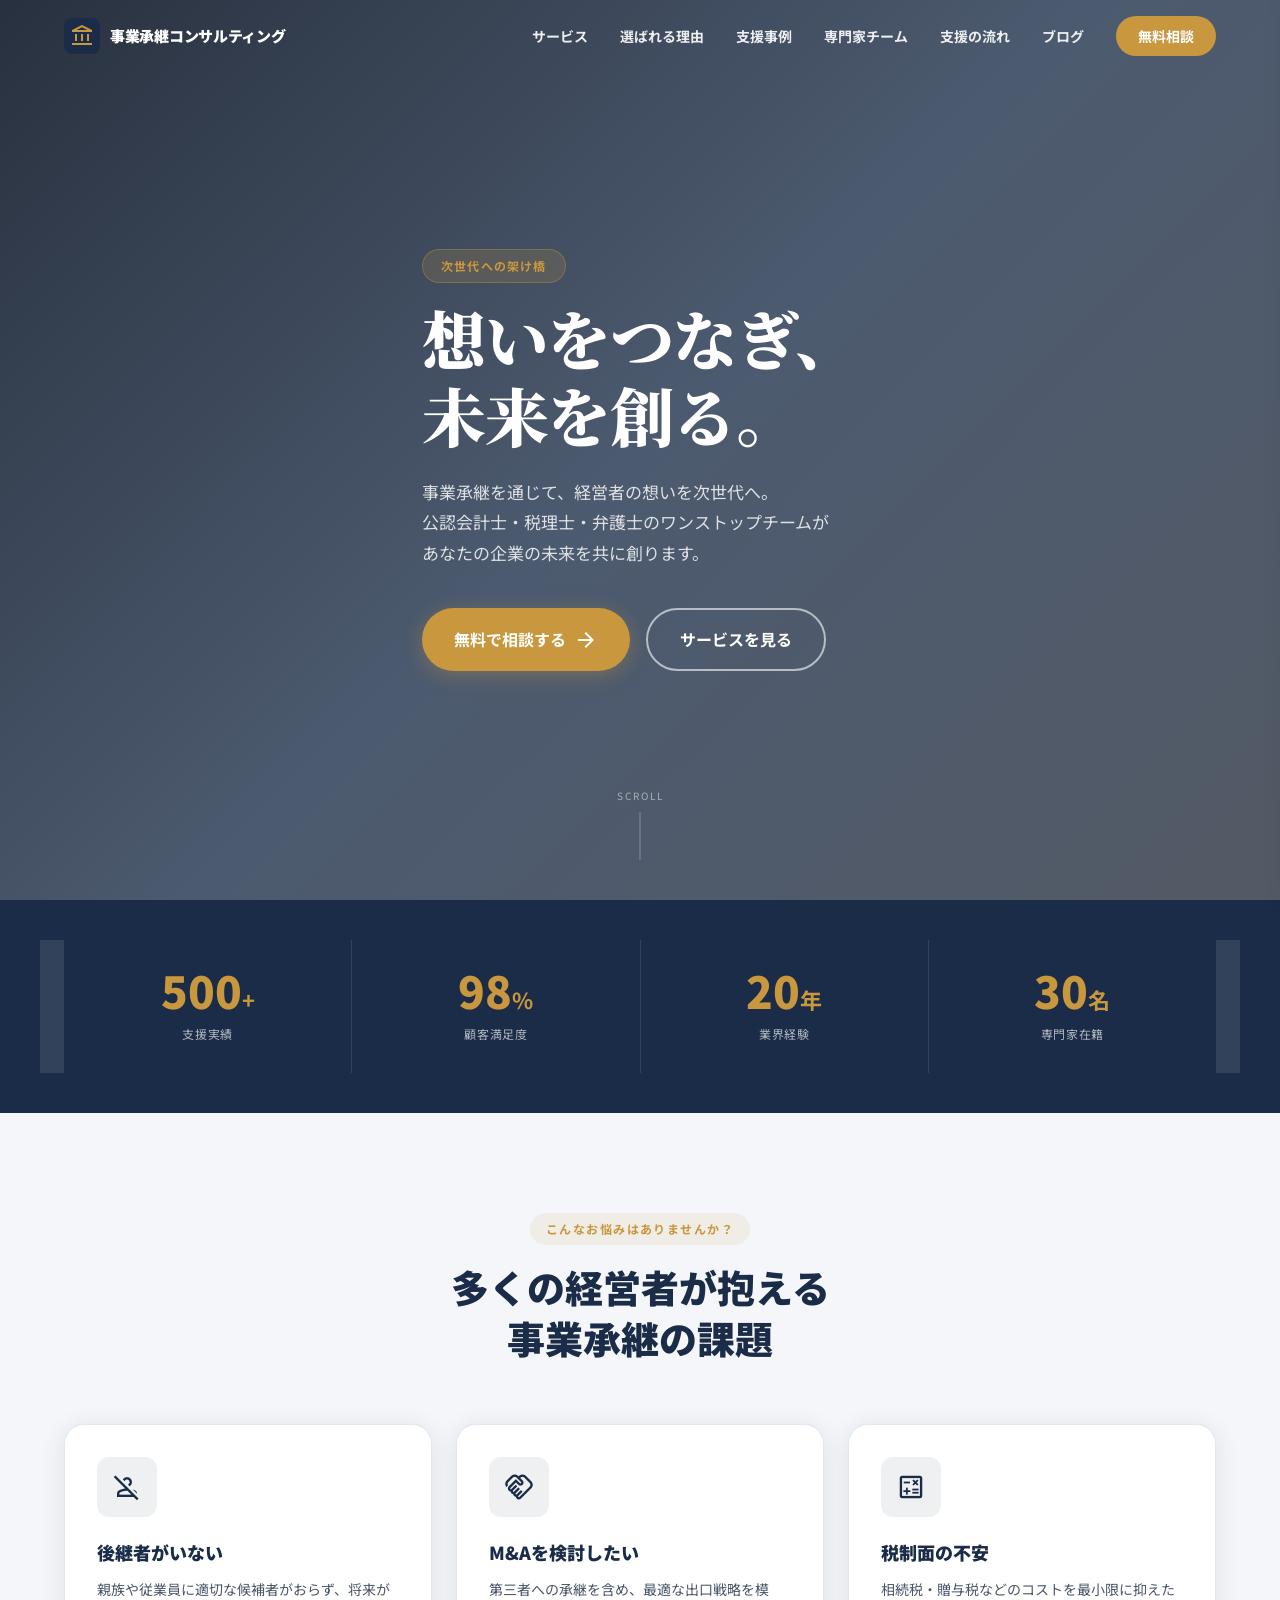
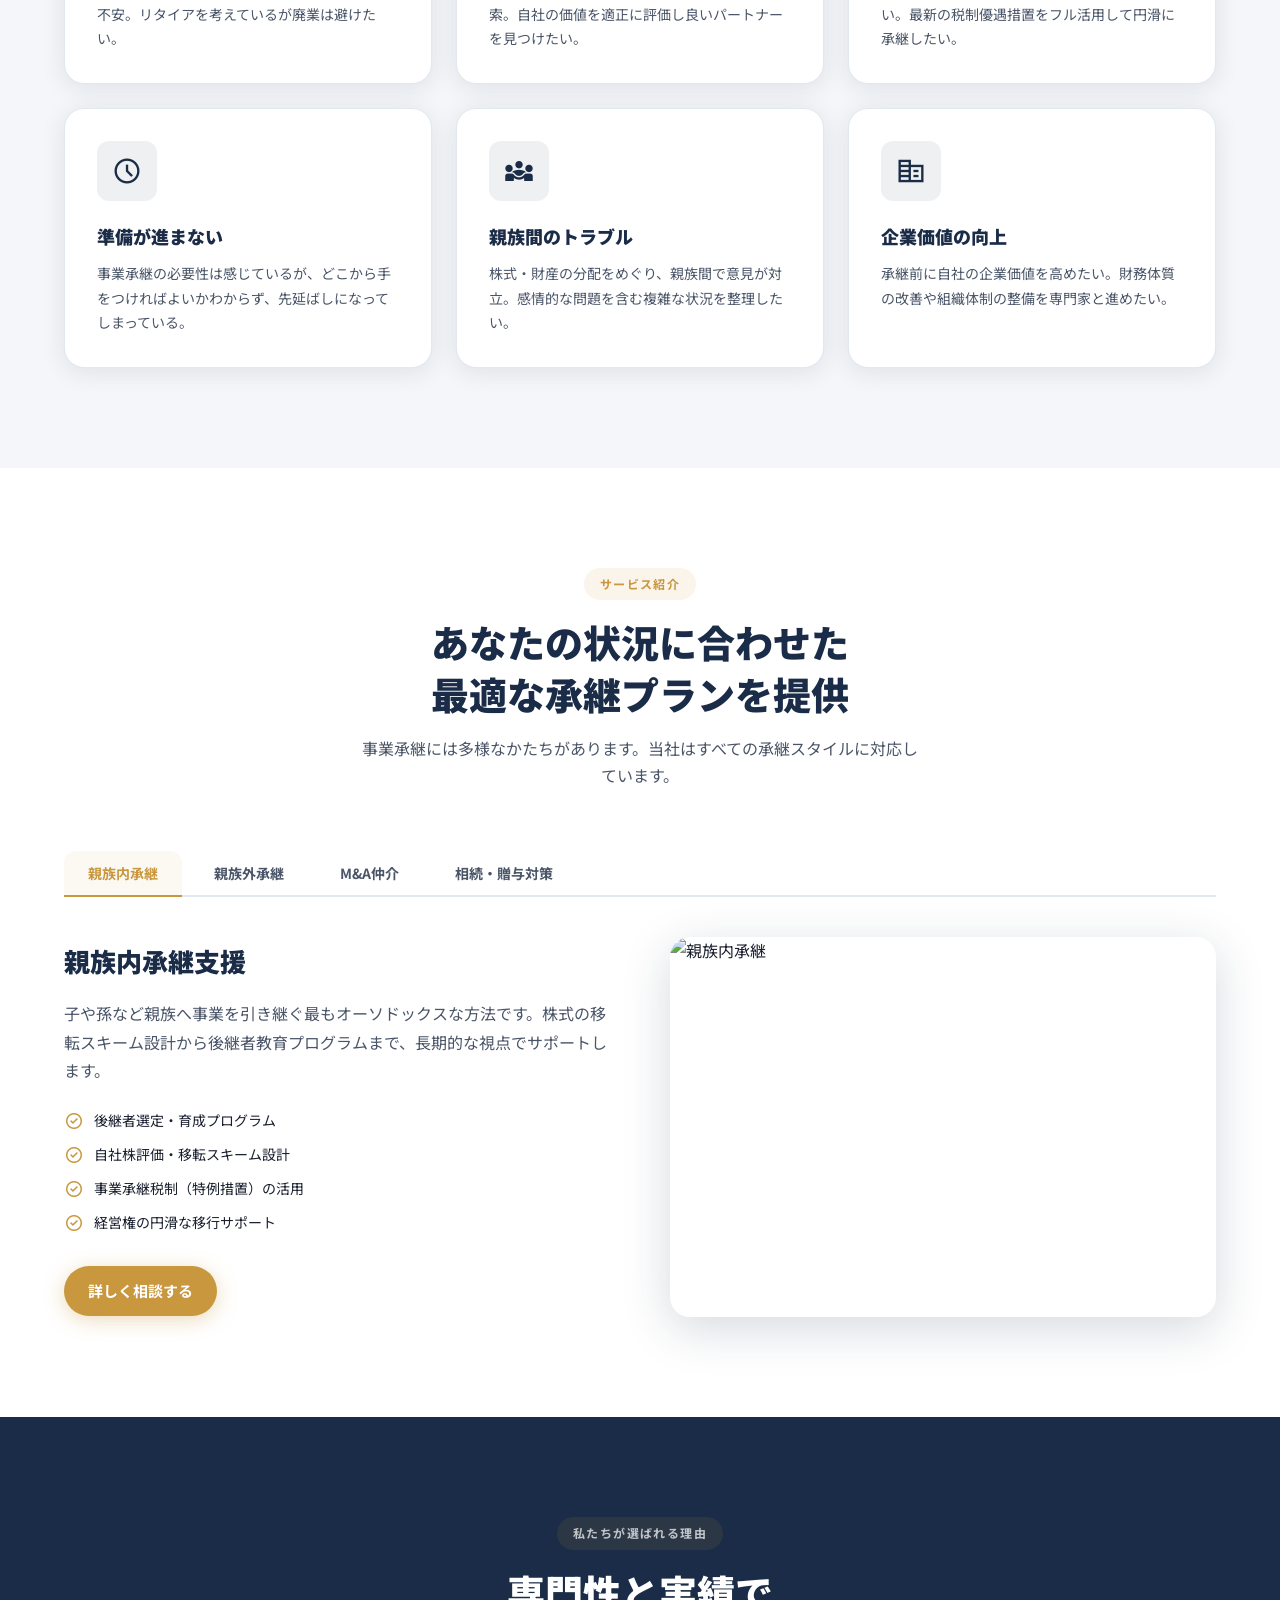
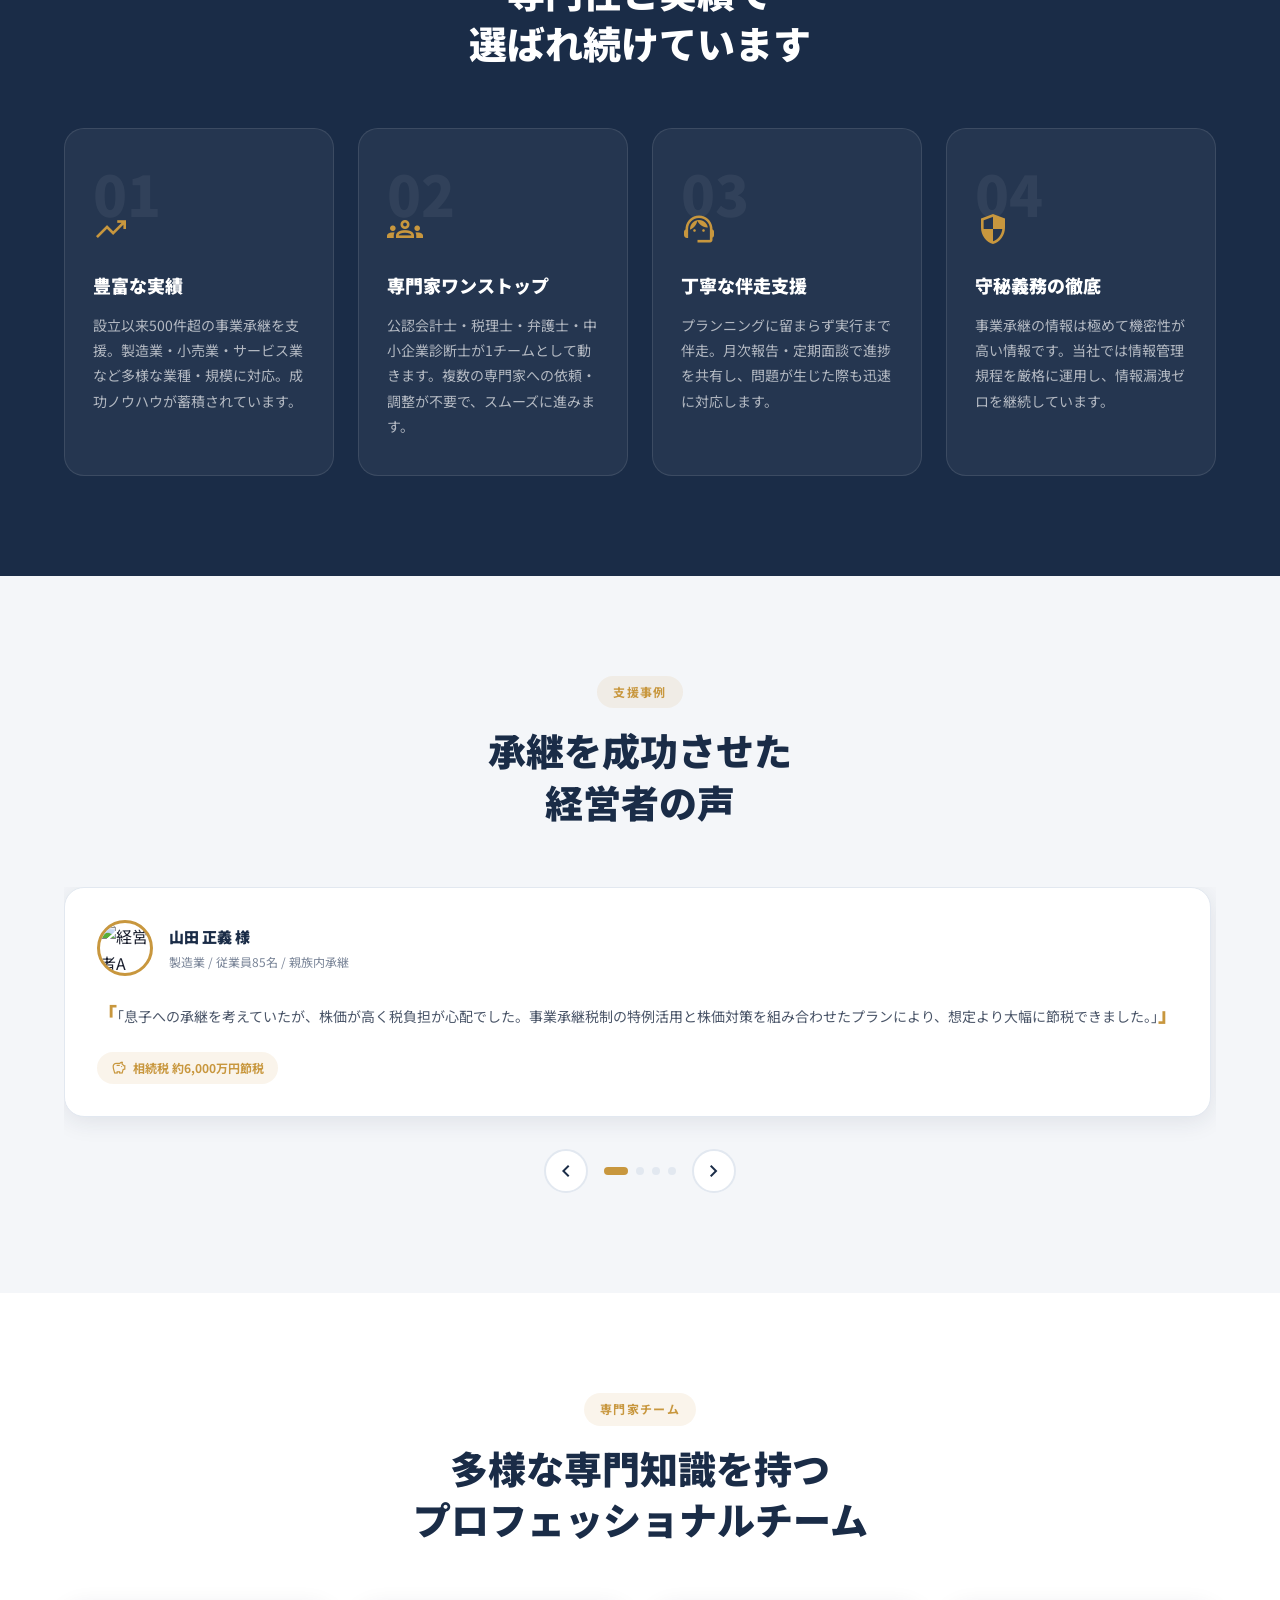
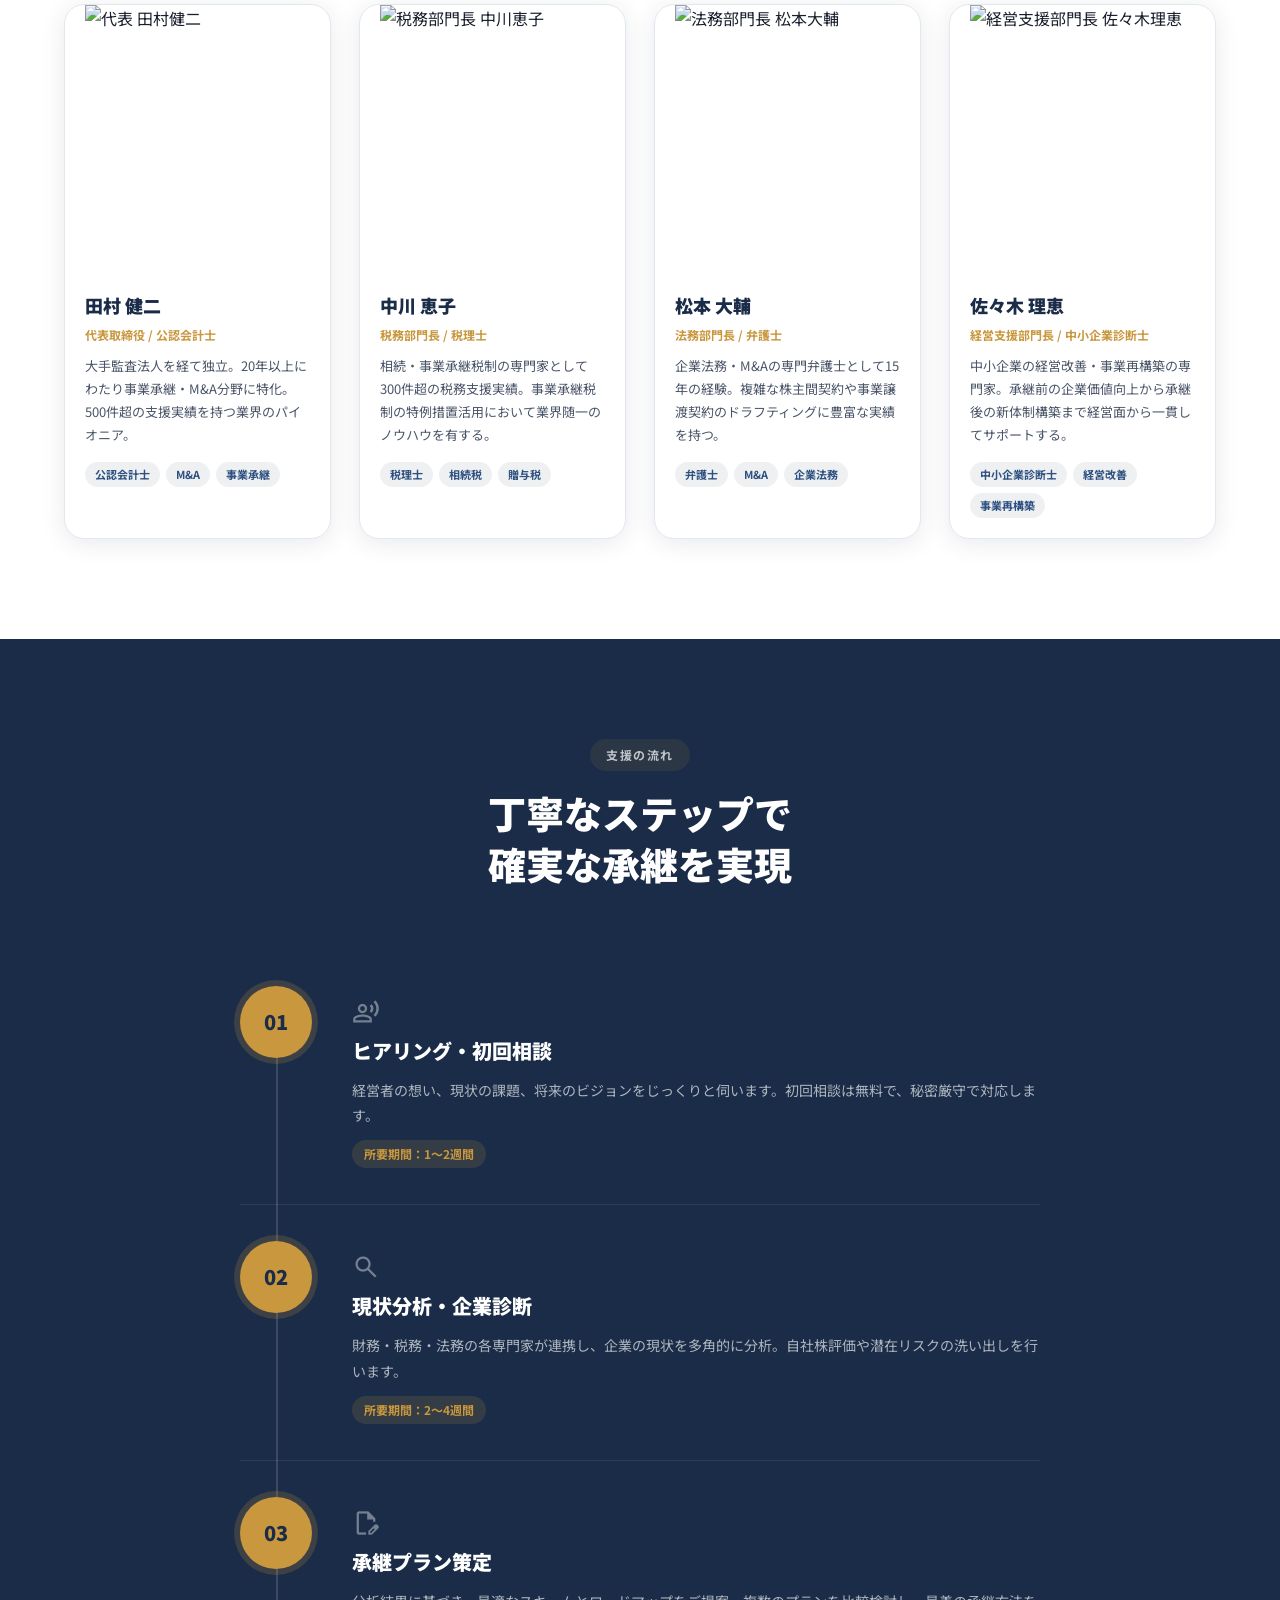
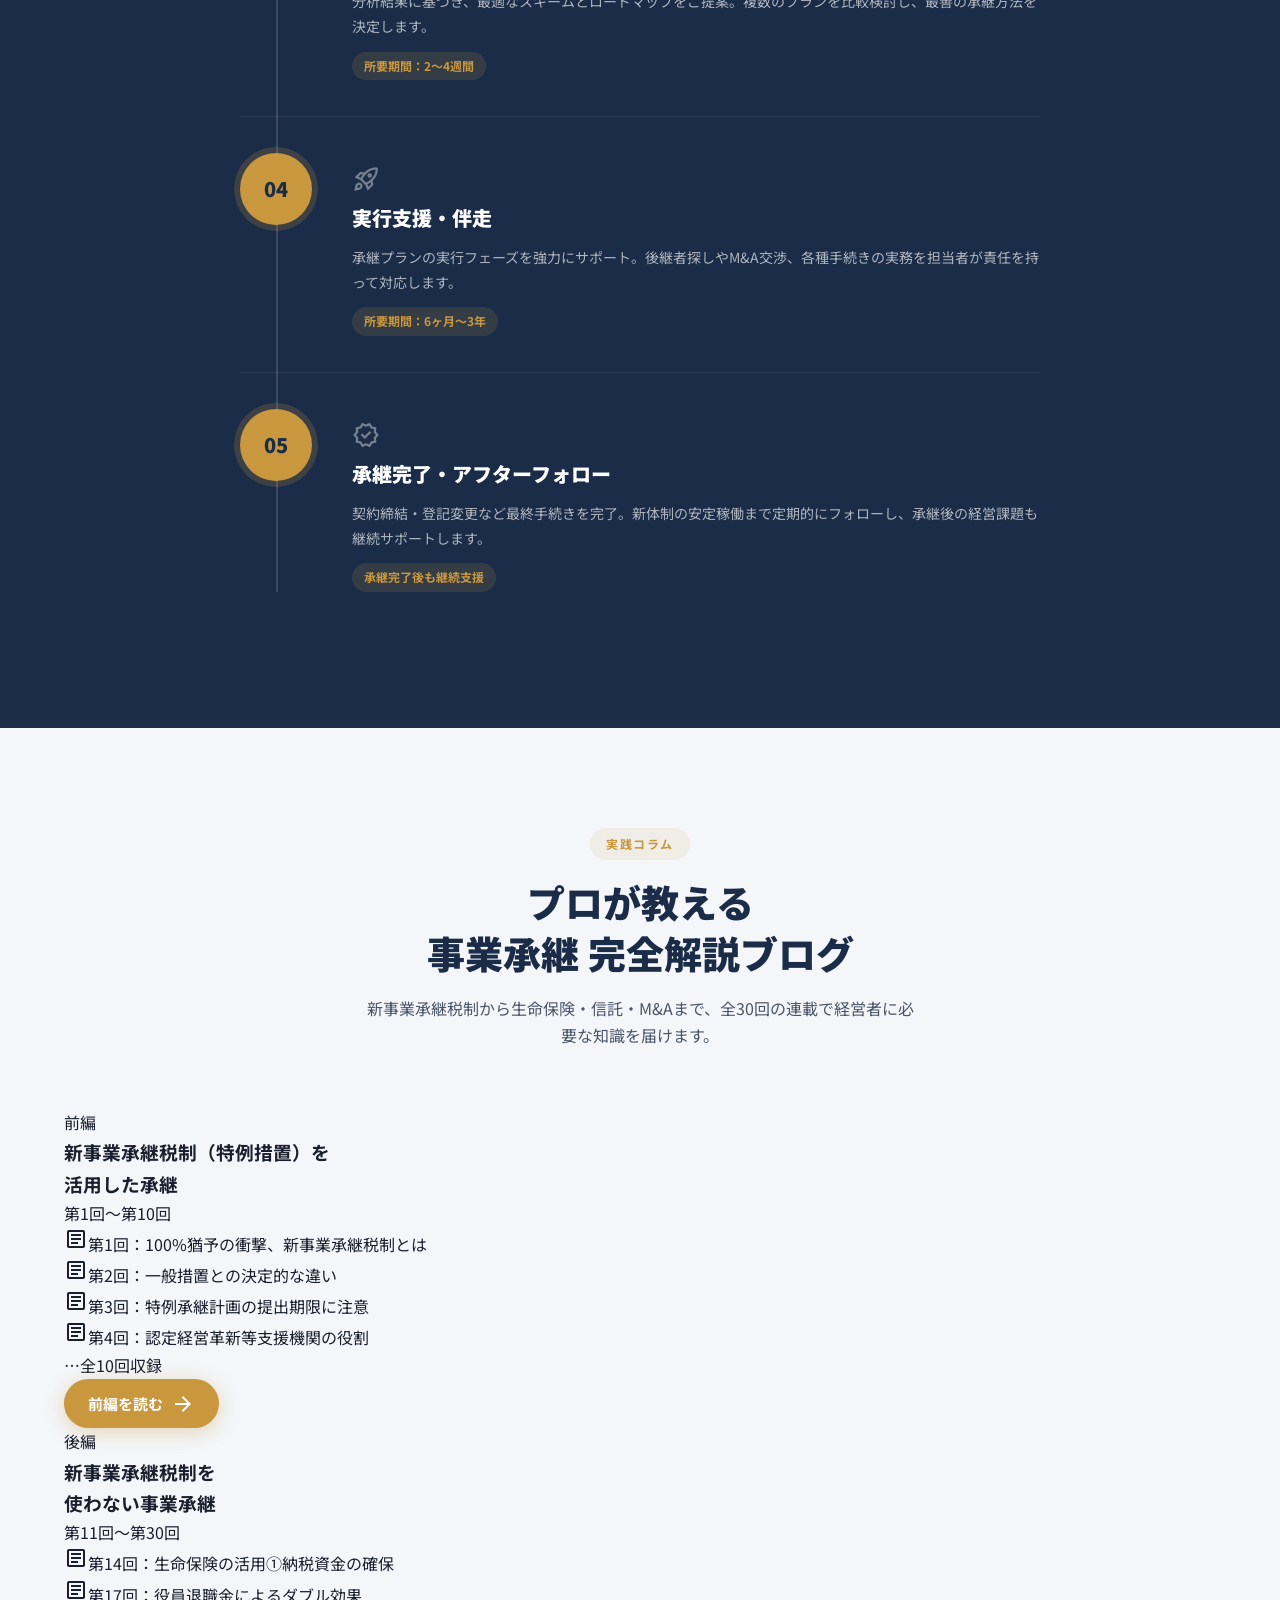
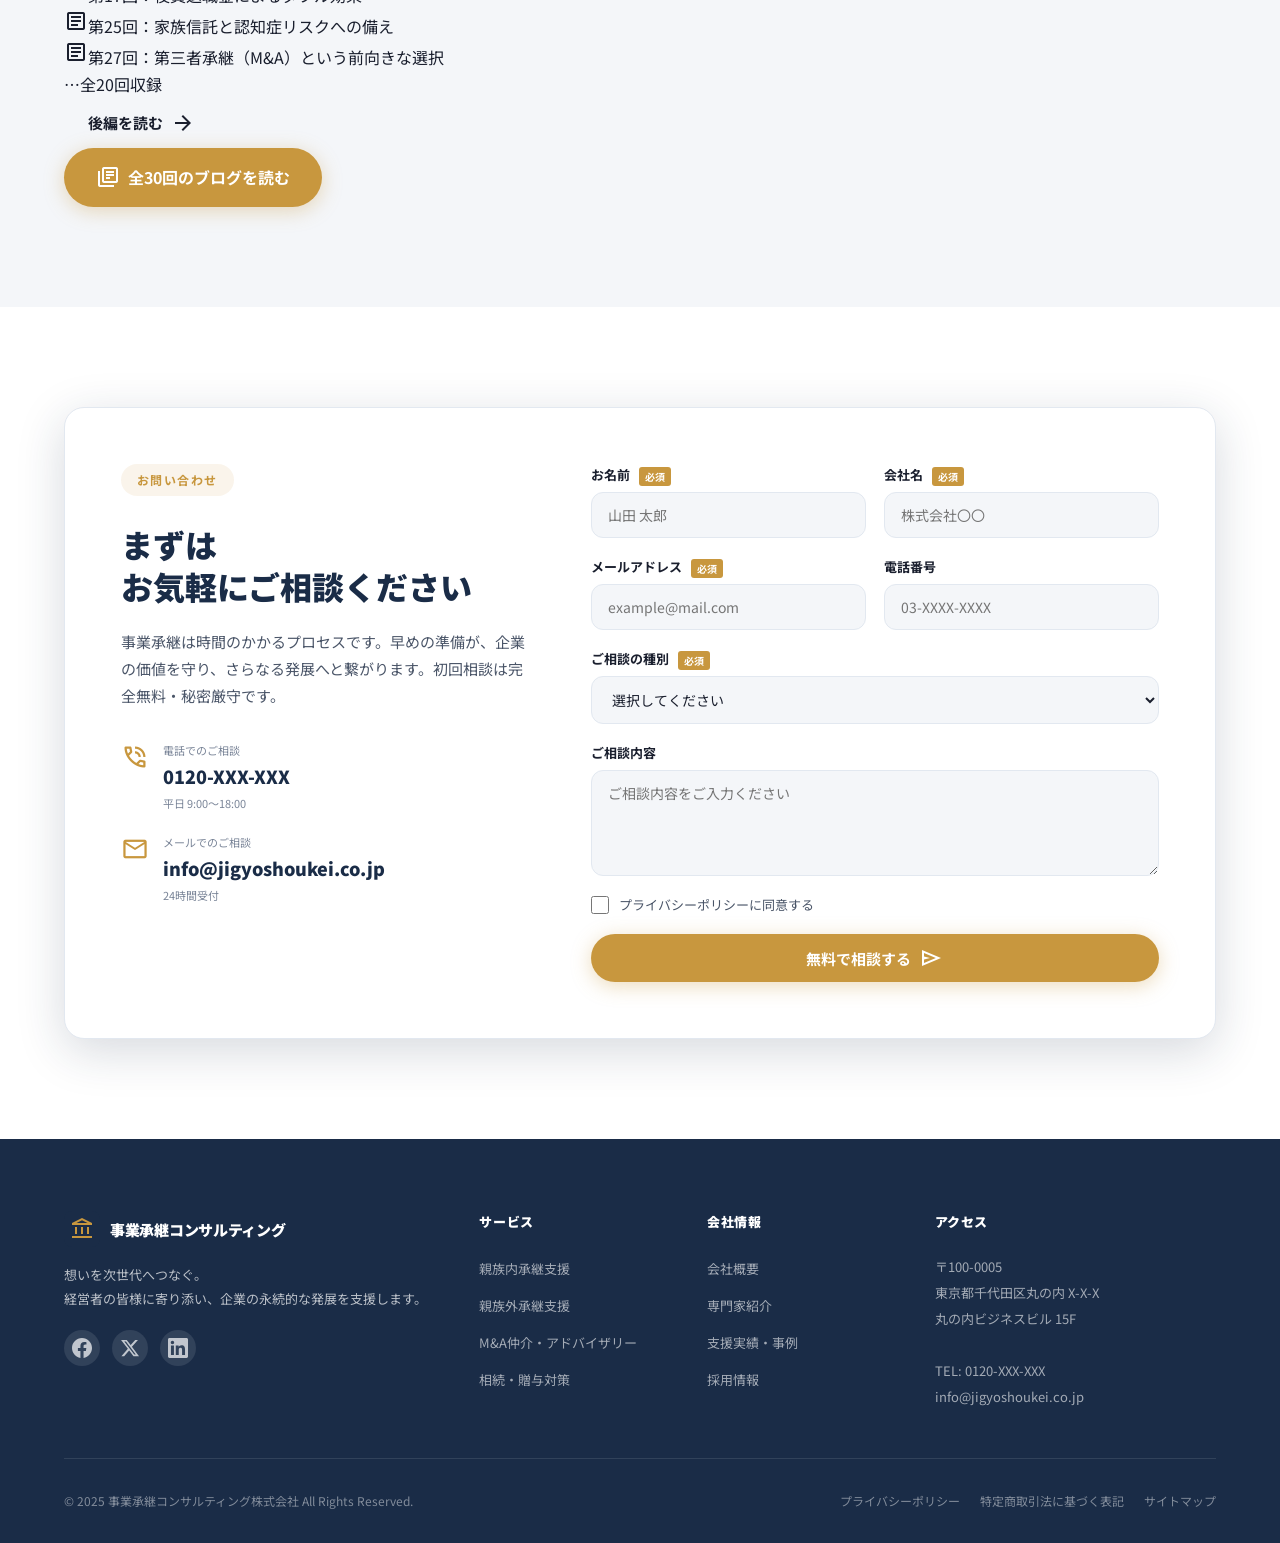
==== index.html @ 57218b9c "Add files via upload" ====
<!DOCTYPE html>
<html lang="ja">
<head>
  <meta charset="UTF-8" />
  <meta name="viewport" content="width=device-width, initial-scale=1.0" />
  <title>事業承継コンサルティング | 想いをつなぎ、未来を創る</title>
  <meta name="description" content="事業承継を通じて、経営者の想いを次世代へ。公認会計士・税理士・弁護士のワンストップチームが丁寧に伴走支援します。" />
  <link rel="stylesheet" href="css/style.css" />
  <link rel="preconnect" href="https://fonts.googleapis.com" />
  <link rel="preconnect" href="https://fonts.gstatic.com" crossorigin />
  <link href="https://fonts.googleapis.com/css2?family=Noto+Sans+JP:wght@400;500;700;900&family=Noto+Serif+JP:wght@400;700&display=swap" rel="stylesheet" />
  <link href="https://fonts.googleapis.com/css2?family=Material+Symbols+Outlined:opsz,wght,FILL,GRAD@20..48,100..700,0..1,-50..200" rel="stylesheet" />
</head>
<body>

  <!-- ===== LOADER ===== -->
  <div id="loader">
    <div class="loader-inner">
      <div class="loader-logo">
        <span class="material-symbols-outlined">account_balance</span>
      </div>
      <div class="loader-bar"><div class="loader-fill"></div></div>
    </div>
  </div>

  <!-- ===== HEADER ===== -->
  <header id="header">
    <div class="container header-inner">
      <a href="#" class="logo">
        <span class="logo-icon material-symbols-outlined">account_balance</span>
        <span class="logo-text">事業承継コンサルティング</span>
      </a>
      <nav id="nav">
        <ul class="nav-list">
          <li><a href="#services" class="nav-link">サービス</a></li>
          <li><a href="#why-us" class="nav-link">選ばれる理由</a></li>
          <li><a href="#cases" class="nav-link">支援事例</a></li>
          <li><a href="#team" class="nav-link">専門家チーム</a></li>
          <li><a href="#steps" class="nav-link">支援の流れ</a></li>
          <li><a href="blog.html" class="nav-link">ブログ</a></li>
          <li><a href="#contact" class="nav-cta">無料相談</a></li>
        </ul>
      </nav>
      <button id="hamburger" class="hamburger" aria-label="メニュー">
        <span></span><span></span><span></span>
      </button>
    </div>
  </header>

  <!-- ===== MOBILE NAV ===== -->
  <div id="mobile-nav" class="mobile-nav">
    <button id="mobile-close" class="mobile-close" aria-label="閉じる">
      <span class="material-symbols-outlined">close</span>
    </button>
    <ul>
      <li><a href="#services">サービス</a></li>
      <li><a href="#why-us">選ばれる理由</a></li>
      <li><a href="#cases">支援事例</a></li>
      <li><a href="#team">専門家チーム</a></li>
      <li><a href="#steps">支援の流れ</a></li>
      <li><a href="blog.html">ブログ</a></li>
      <li><a href="#contact" class="mobile-cta">無料相談</a></li>
    </ul>
  </div>
  <div id="overlay" class="overlay"></div>

  <main>

    <!-- ===== HERO ===== -->
    <section id="hero" class="hero">
      <div class="hero-bg">
        <img src="https://images.unsplash.com/photo-1497366216548-37526070297c?w=1600&auto=format&fit=crop&q=80" alt="" aria-hidden="true" class="hero-bg-img" />
        <div class="hero-bg-overlay"></div>
      </div>
      <div class="container hero-content">
        <div class="hero-text fade-in">
          <span class="badge">次世代への架け橋</span>
          <h1 class="hero-title">想いをつなぎ、<br />未来を創る。</h1>
          <p class="hero-sub">事業承継を通じて、経営者の想いを次世代へ。<br />公認会計士・税理士・弁護士のワンストップチームが<br />あなたの企業の未来を共に創ります。</p>
          <div class="hero-actions">
            <a href="#contact" class="btn btn-primary btn-lg">
              <span>無料で相談する</span>
              <span class="material-symbols-outlined">arrow_forward</span>
            </a>
            <a href="#services" class="btn btn-outline-white btn-lg">サービスを見る</a>
          </div>
        </div>
      </div>
      <div class="hero-scroll">
        <span class="scroll-text">SCROLL</span>
        <span class="scroll-line"></span>
      </div>
    </section>

    <!-- ===== STATS ===== -->
    <section class="stats-bar">
      <div class="container stats-grid">
        <div class="stat-item" data-count="500" data-suffix="+">
          <span class="stat-num" data-target="500">0</span><span class="stat-suffix">+</span>
          <span class="stat-label">支援実績</span>
        </div>
        <div class="stat-item" data-count="98" data-suffix="%">
          <span class="stat-num" data-target="98">0</span><span class="stat-suffix">%</span>
          <span class="stat-label">顧客満足度</span>
        </div>
        <div class="stat-item" data-count="20" data-suffix="年">
          <span class="stat-num" data-target="20">0</span><span class="stat-suffix">年</span>
          <span class="stat-label">業界経験</span>
        </div>
        <div class="stat-item" data-count="30" data-suffix="名">
          <span class="stat-num" data-target="30">0</span><span class="stat-suffix">名</span>
          <span class="stat-label">専門家在籍</span>
        </div>
      </div>
    </section>

    <!-- ===== PAIN POINTS ===== -->
    <section class="pain section-pad bg-light">
      <div class="container">
        <div class="section-head reveal">
          <span class="section-label">こんなお悩みはありませんか？</span>
          <h2 class="section-title">多くの経営者が抱える<br />事業承継の課題</h2>
        </div>
        <div class="pain-grid">
          <div class="pain-card reveal">
            <div class="pain-icon">
              <span class="material-symbols-outlined">person_off</span>
            </div>
            <h3>後継者がいない</h3>
            <p>親族や従業員に適切な候補者がおらず、将来が不安。リタイアを考えているが廃業は避けたい。</p>
          </div>
          <div class="pain-card reveal">
            <div class="pain-icon">
              <span class="material-symbols-outlined">handshake</span>
            </div>
            <h3>M&Aを検討したい</h3>
            <p>第三者への承継を含め、最適な出口戦略を模索。自社の価値を適正に評価し良いパートナーを見つけたい。</p>
          </div>
          <div class="pain-card reveal">
            <div class="pain-icon">
              <span class="material-symbols-outlined">calculate</span>
            </div>
            <h3>税制面の不安</h3>
            <p>相続税・贈与税などのコストを最小限に抑えたい。最新の税制優遇措置をフル活用して円滑に承継したい。</p>
          </div>
          <div class="pain-card reveal">
            <div class="pain-icon">
              <span class="material-symbols-outlined">schedule</span>
            </div>
            <h3>準備が進まない</h3>
            <p>事業承継の必要性は感じているが、どこから手をつければよいかわからず、先延ばしになってしまっている。</p>
          </div>
          <div class="pain-card reveal">
            <div class="pain-icon">
              <span class="material-symbols-outlined">diversity_3</span>
            </div>
            <h3>親族間のトラブル</h3>
            <p>株式・財産の分配をめぐり、親族間で意見が対立。感情的な問題を含む複雑な状況を整理したい。</p>
          </div>
          <div class="pain-card reveal">
            <div class="pain-icon">
              <span class="material-symbols-outlined">corporate_fare</span>
            </div>
            <h3>企業価値の向上</h3>
            <p>承継前に自社の企業価値を高めたい。財務体質の改善や組織体制の整備を専門家と進めたい。</p>
          </div>
        </div>
      </div>
    </section>

    <!-- ===== SERVICES ===== -->
    <section id="services" class="services section-pad">
      <div class="container">
        <div class="section-head reveal">
          <span class="section-label">サービス紹介</span>
          <h2 class="section-title">あなたの状況に合わせた<br />最適な承継プランを提供</h2>
          <p class="section-desc">事業承継には多様なかたちがあります。当社はすべての承継スタイルに対応しています。</p>
        </div>
        <div class="services-tabs reveal">
          <div class="tabs-nav">
            <button class="tab-btn active" data-tab="family">親族内承継</button>
            <button class="tab-btn" data-tab="employee">親族外承継</button>
            <button class="tab-btn" data-tab="ma">M&A仲介</button>
            <button class="tab-btn" data-tab="tax">相続・贈与対策</button>
          </div>
          <div class="tabs-body">
            <div class="tab-panel active" id="tab-family">
              <div class="tab-content">
                <div class="tab-text">
                  <h3>親族内承継支援</h3>
                  <p>子や孫など親族へ事業を引き継ぐ最もオーソドックスな方法です。株式の移転スキーム設計から後継者教育プログラムまで、長期的な視点でサポートします。</p>
                  <ul class="service-list">
                    <li><span class="material-symbols-outlined">check_circle</span>後継者選定・育成プログラム</li>
                    <li><span class="material-symbols-outlined">check_circle</span>自社株評価・移転スキーム設計</li>
                    <li><span class="material-symbols-outlined">check_circle</span>事業承継税制（特例措置）の活用</li>
                    <li><span class="material-symbols-outlined">check_circle</span>経営権の円滑な移行サポート</li>
                  </ul>
                  <a href="#contact" class="btn btn-primary">詳しく相談する</a>
                </div>
                <div class="tab-image">
                  <img src="https://images.unsplash.com/photo-1573497019940-1c28c88b4f3e?w=600&auto=format&fit=crop&q=80" alt="親族内承継" />
                </div>
              </div>
            </div>
            <div class="tab-panel" id="tab-employee">
              <div class="tab-content">
                <div class="tab-text">
                  <h3>親族外承継支援（MBO/EBO）</h3>
                  <p>役員や従業員への承継（MBO・EBO）は、社内文化の継承と経営安定に優れた方法です。資金調達計画から株式取得スキームまで包括的に支援します。</p>
                  <ul class="service-list">
                    <li><span class="material-symbols-outlined">check_circle</span>候補者の選定・評価サポート</li>
                    <li><span class="material-symbols-outlined">check_circle</span>資金調達・金融機関との交渉</li>
                    <li><span class="material-symbols-outlined">check_circle</span>株式取得スキームの設計</li>
                    <li><span class="material-symbols-outlined">check_circle</span>経営移行後のフォローアップ</li>
                  </ul>
                  <a href="#contact" class="btn btn-primary">詳しく相談する</a>
                </div>
                <div class="tab-image">
                  <img src="https://images.unsplash.com/photo-1600880292203-757bb62b4baf?w=600&auto=format&fit=crop&q=80" alt="親族外承継" />
                </div>
              </div>
            </div>
            <div class="tab-panel" id="tab-ma">
              <div class="tab-content">
                <div class="tab-text">
                  <h3>M&A仲介・アドバイザリー</h3>
                  <p>第三者への売却・買収による承継です。独自のマッチングネットワークと徹底したバリュエーションにより、最適な相手企業とのマッチングを実現します。</p>
                  <ul class="service-list">
                    <li><span class="material-symbols-outlined">check_circle</span>企業価値評価（DCF・類似会社比較）</li>
                    <li><span class="material-symbols-outlined">check_circle</span>買収候補先の選定・アプローチ</li>
                    <li><span class="material-symbols-outlined">check_circle</span>デューデリジェンス支援</li>
                    <li><span class="material-symbols-outlined">check_circle</span>契約交渉・クロージングサポート</li>
                  </ul>
                  <a href="#contact" class="btn btn-primary">詳しく相談する</a>
                </div>
                <div class="tab-image">
                  <img src="https://images.unsplash.com/photo-1486406146926-c627a92ad1ab?w=600&auto=format&fit=crop&q=80" alt="M&A" />
                </div>
              </div>
            </div>
            <div class="tab-panel" id="tab-tax">
              <div class="tab-content">
                <div class="tab-text">
                  <h3>相続・贈与対策</h3>
                  <p>事業承継における税負担の最小化は重要な課題です。事業承継税制の特例措置や持株会の設立など、最新の税制を駆使して最適な対策を立案します。</p>
                  <ul class="service-list">
                    <li><span class="material-symbols-outlined">check_circle</span>事業承継税制（特例・一般）の活用</li>
                    <li><span class="material-symbols-outlined">check_circle</span>持株会・資産管理会社の設立</li>
                    <li><span class="material-symbols-outlined">check_circle</span>生命保険を活用した納税資金対策</li>
                    <li><span class="material-symbols-outlined">check_circle</span>遺言・信託の活用による争族対策</li>
                  </ul>
                  <a href="#contact" class="btn btn-primary">詳しく相談する</a>
                </div>
                <div class="tab-image">
                  <img src="https://images.unsplash.com/photo-1554224155-6726b3ff858f?w=600&auto=format&fit=crop&q=80" alt="相続・贈与対策" />
                </div>
              </div>
            </div>
          </div>
        </div>
      </div>
    </section>

    <!-- ===== WHY US ===== -->
    <section id="why-us" class="why-us section-pad bg-primary-dark">
      <div class="container">
        <div class="section-head reveal" style="color:#fff">
          <span class="section-label" style="color:rgba(255,255,255,0.7)">私たちが選ばれる理由</span>
          <h2 class="section-title" style="color:#fff">専門性と実績で<br />選ばれ続けています</h2>
        </div>
        <div class="why-grid">
          <div class="why-card reveal">
            <div class="why-num">01</div>
            <div class="why-icon"><span class="material-symbols-outlined">trending_up</span></div>
            <h3>豊富な実績</h3>
            <p>設立以来500件超の事業承継を支援。製造業・小売業・サービス業など多様な業種・規模に対応。成功ノウハウが蓄積されています。</p>
          </div>
          <div class="why-card reveal">
            <div class="why-num">02</div>
            <div class="why-icon"><span class="material-symbols-outlined">groups</span></div>
            <h3>専門家ワンストップ</h3>
            <p>公認会計士・税理士・弁護士・中小企業診断士が1チームとして動きます。複数の専門家への依頼・調整が不要で、スムーズに進みます。</p>
          </div>
          <div class="why-card reveal">
            <div class="why-num">03</div>
            <div class="why-icon"><span class="material-symbols-outlined">support_agent</span></div>
            <h3>丁寧な伴走支援</h3>
            <p>プランニングに留まらず実行まで伴走。月次報告・定期面談で進捗を共有し、問題が生じた際も迅速に対応します。</p>
          </div>
          <div class="why-card reveal">
            <div class="why-num">04</div>
            <div class="why-icon"><span class="material-symbols-outlined">security</span></div>
            <h3>守秘義務の徹底</h3>
            <p>事業承継の情報は極めて機密性が高い情報です。当社では情報管理規程を厳格に運用し、情報漏洩ゼロを継続しています。</p>
          </div>
        </div>
      </div>
    </section>

    <!-- ===== CASES ===== -->
    <section id="cases" class="cases section-pad bg-light">
      <div class="container">
        <div class="section-head reveal">
          <span class="section-label">支援事例</span>
          <h2 class="section-title">承継を成功させた<br />経営者の声</h2>
        </div>
        <div class="cases-slider">
          <div class="cases-track" id="casesTrack">

            <div class="case-card">
              <div class="case-header">
                <img src="https://images.unsplash.com/photo-1560250097-0b93528c311a?w=80&h=80&auto=format&fit=crop&q=80" alt="経営者A" class="case-avatar" />
                <div>
                  <p class="case-name">山田 正義 様</p>
                  <p class="case-meta">製造業 / 従業員85名 / 親族内承継</p>
                </div>
              </div>
              <p class="case-quote">「息子への承継を考えていたが、株価が高く税負担が心配でした。事業承継税制の特例活用と株価対策を組み合わせたプランにより、想定より大幅に節税できました。」</p>
              <div class="case-tag"><span class="material-symbols-outlined">savings</span>相続税 約6,000万円節税</div>
            </div>

            <div class="case-card">
              <div class="case-header">
                <img src="https://images.unsplash.com/photo-1573497019236-17f8177b81e8?w=80&h=80&auto=format&fit=crop&q=80" alt="経営者B" class="case-avatar" />
                <div>
                  <p class="case-name">鈴木 幸子 様</p>
                  <p class="case-meta">小売業 / 従業員32名 / M&A</p>
                </div>
              </div>
              <p class="case-quote">「後継者がなく廃業を考えていましたが、相談して良かったです。企業価値を正確に評価してもらい、想定より高い価格で引き継いでもらえました。従業員も継続雇用されています。」</p>
              <div class="case-tag"><span class="material-symbols-outlined">trending_up</span>想定比120%の売却価格を実現</div>
            </div>

            <div class="case-card">
              <div class="case-header">
                <img src="https://images.unsplash.com/photo-1472099645785-5658abf4ff4e?w=80&h=80&auto=format&fit=crop&q=80" alt="経営者C" class="case-avatar" />
                <div>
                  <p class="case-name">佐藤 健一 様</p>
                  <p class="case-meta">飲食業 / 従業員120名 / EBO</p>
                </div>
              </div>
              <p class="case-quote">「長年共に働いてきた専務に引き継いでほしかった。資金調達から株式取得スキームまで全て設計してもらい、スムーズに譲渡できました。会社の文化も引き継がれています。」</p>
              <div class="case-tag"><span class="material-symbols-outlined">handshake</span>社内文化を守った円滑な承継</div>
            </div>

            <div class="case-card">
              <div class="case-header">
                <img src="https://images.unsplash.com/photo-1580489944761-15a19d654956?w=80&h=80&auto=format&fit=crop&q=80" alt="経営者D" class="case-avatar" />
                <div>
                  <p class="case-name">田中 美鈴 様</p>
                  <p class="case-meta">IT業 / 従業員55名 / M&A</p>
                </div>
              </div>
              <p class="case-quote">「事業拡大のため大手企業へのM&Aを検討しました。複数社への打診からデューデリジェンスまでプロに任せることで、本業に集中しながら最高の条件で取引できました。」</p>
              <div class="case-tag"><span class="material-symbols-outlined">rocket_launch</span>シナジーを活かした成長M&A</div>
            </div>

          </div>
          <div class="slider-controls">
            <button id="prevBtn" class="slider-btn" aria-label="前へ">
              <span class="material-symbols-outlined">chevron_left</span>
            </button>
            <div class="slider-dots" id="sliderDots"></div>
            <button id="nextBtn" class="slider-btn" aria-label="次へ">
              <span class="material-symbols-outlined">chevron_right</span>
            </button>
          </div>
        </div>
      </div>
    </section>

    <!-- ===== TEAM ===== -->
    <section id="team" class="team section-pad">
      <div class="container">
        <div class="section-head reveal">
          <span class="section-label">専門家チーム</span>
          <h2 class="section-title">多様な専門知識を持つ<br />プロフェッショナルチーム</h2>
        </div>
        <div class="team-grid">
          <div class="team-card reveal">
            <div class="team-img-wrap">
              <img src="https://images.unsplash.com/photo-1507003211169-0a1dd7228f2d?w=300&h=300&auto=format&fit=crop&q=80" alt="代表 田村健二" />
            </div>
            <h3 class="team-name">田村 健二</h3>
            <p class="team-role">代表取締役 / 公認会計士</p>
            <p class="team-bio">大手監査法人を経て独立。20年以上にわたり事業承継・M&A分野に特化。500件超の支援実績を持つ業界のパイオニア。</p>
            <div class="team-tags">
              <span>公認会計士</span><span>M&A</span><span>事業承継</span>
            </div>
          </div>
          <div class="team-card reveal">
            <div class="team-img-wrap">
              <img src="https://images.unsplash.com/photo-1438761681033-6461ffad8d80?w=300&h=300&auto=format&fit=crop&q=80" alt="税務部門長 中川恵子" />
            </div>
            <h3 class="team-name">中川 恵子</h3>
            <p class="team-role">税務部門長 / 税理士</p>
            <p class="team-bio">相続・事業承継税制の専門家として300件超の税務支援実績。事業承継税制の特例措置活用において業界随一のノウハウを有する。</p>
            <div class="team-tags">
              <span>税理士</span><span>相続税</span><span>贈与税</span>
            </div>
          </div>
          <div class="team-card reveal">
            <div class="team-img-wrap">
              <img src="https://images.unsplash.com/photo-1560250097-0b93528c311a?w=300&h=300&auto=format&fit=crop&q=80" alt="法務部門長 松本大輔" />
            </div>
            <h3 class="team-name">松本 大輔</h3>
            <p class="team-role">法務部門長 / 弁護士</p>
            <p class="team-bio">企業法務・M&Aの専門弁護士として15年の経験。複雑な株主間契約や事業譲渡契約のドラフティングに豊富な実績を持つ。</p>
            <div class="team-tags">
              <span>弁護士</span><span>M&A</span><span>企業法務</span>
            </div>
          </div>
          <div class="team-card reveal">
            <div class="team-img-wrap">
              <img src="https://images.unsplash.com/photo-1573497019940-1c28c88b4f3e?w=300&h=300&auto=format&fit=crop&q=80" alt="経営支援部門長 佐々木理恵" />
            </div>
            <h3 class="team-name">佐々木 理恵</h3>
            <p class="team-role">経営支援部門長 / 中小企業診断士</p>
            <p class="team-bio">中小企業の経営改善・事業再構築の専門家。承継前の企業価値向上から承継後の新体制構築まで経営面から一貫してサポートする。</p>
            <div class="team-tags">
              <span>中小企業診断士</span><span>経営改善</span><span>事業再構築</span>
            </div>
          </div>
        </div>
      </div>
    </section>

    <!-- ===== STEPS ===== -->
    <section id="steps" class="steps section-pad bg-primary-dark">
      <div class="container">
        <div class="section-head reveal" style="color:#fff">
          <span class="section-label" style="color:rgba(255,255,255,0.7)">支援の流れ</span>
          <h2 class="section-title" style="color:#fff">丁寧なステップで<br />確実な承継を実現</h2>
        </div>
        <div class="steps-timeline">
          <div class="steps-line"></div>
          <div class="step reveal">
            <div class="step-num">01</div>
            <div class="step-body">
              <div class="step-icon"><span class="material-symbols-outlined">record_voice_over</span></div>
              <h3>ヒアリング・初回相談</h3>
              <p>経営者の想い、現状の課題、将来のビジョンをじっくりと伺います。初回相談は無料で、秘密厳守で対応します。</p>
              <span class="step-duration">所要期間：1〜2週間</span>
            </div>
          </div>
          <div class="step reveal">
            <div class="step-num">02</div>
            <div class="step-body">
              <div class="step-icon"><span class="material-symbols-outlined">search</span></div>
              <h3>現状分析・企業診断</h3>
              <p>財務・税務・法務の各専門家が連携し、企業の現状を多角的に分析。自社株評価や潜在リスクの洗い出しを行います。</p>
              <span class="step-duration">所要期間：2〜4週間</span>
            </div>
          </div>
          <div class="step reveal">
            <div class="step-num">03</div>
            <div class="step-body">
              <div class="step-icon"><span class="material-symbols-outlined">edit_document</span></div>
              <h3>承継プラン策定</h3>
              <p>分析結果に基づき、最適なスキームとロードマップをご提案。複数のプランを比較検討し、最善の承継方法を決定します。</p>
              <span class="step-duration">所要期間：2〜4週間</span>
            </div>
          </div>
          <div class="step reveal">
            <div class="step-num">04</div>
            <div class="step-body">
              <div class="step-icon"><span class="material-symbols-outlined">rocket_launch</span></div>
              <h3>実行支援・伴走</h3>
              <p>承継プランの実行フェーズを強力にサポート。後継者探しやM&A交渉、各種手続きの実務を担当者が責任を持って対応します。</p>
              <span class="step-duration">所要期間：6ヶ月〜3年</span>
            </div>
          </div>
          <div class="step reveal">
            <div class="step-num">05</div>
            <div class="step-body">
              <div class="step-icon"><span class="material-symbols-outlined">verified</span></div>
              <h3>承継完了・アフターフォロー</h3>
              <p>契約締結・登記変更など最終手続きを完了。新体制の安定稼働まで定期的にフォローし、承継後の経営課題も継続サポートします。</p>
              <span class="step-duration">承継完了後も継続支援</span>
            </div>
          </div>
        </div>
      </div>
    </section>

    <!-- ===== BLOG PREVIEW ===== -->
    <section id="blog" class="blog-preview section-pad bg-light">
      <div class="container">
        <div class="section-head reveal">
          <span class="section-label">実践コラム</span>
          <h2 class="section-title">プロが教える<br />事業承継 完全解説ブログ</h2>
          <p class="section-desc">新事業承継税制から生命保険・信託・M&Aまで、全30回の連載で経営者に必要な知識を届けます。</p>
        </div>
        <div class="blog-preview-series reveal">
          <div class="blog-preview-card blog-preview-card-1">
            <div class="bp-header">
              <span class="bp-badge">前編</span>
              <h3>新事業承継税制（特例措置）を<br />活用した承継</h3>
              <p>第1回〜第10回</p>
            </div>
            <ul class="bp-list">
              <li><span class="material-symbols-outlined">article</span>第1回：100%猶予の衝撃、新事業承継税制とは</li>
              <li><span class="material-symbols-outlined">article</span>第2回：一般措置との決定的な違い</li>
              <li><span class="material-symbols-outlined">article</span>第3回：特例承継計画の提出期限に注意</li>
              <li><span class="material-symbols-outlined">article</span>第4回：認定経営革新等支援機関の役割</li>
              <li class="bp-more">…全10回収録</li>
            </ul>
            <a href="blog.html#series1-section" class="btn btn-primary">前編を読む <span class="material-symbols-outlined">arrow_forward</span></a>
          </div>
          <div class="blog-preview-card blog-preview-card-2">
            <div class="bp-header">
              <span class="bp-badge bp-badge-2">後編</span>
              <h3>新事業承継税制を<br />使わない事業承継</h3>
              <p>第11回〜第30回</p>
            </div>
            <ul class="bp-list">
              <li><span class="material-symbols-outlined">article</span>第14回：生命保険の活用①納税資金の確保</li>
              <li><span class="material-symbols-outlined">article</span>第17回：役員退職金によるダブル効果</li>
              <li><span class="material-symbols-outlined">article</span>第25回：家族信託と認知症リスクへの備え</li>
              <li><span class="material-symbols-outlined">article</span>第27回：第三者承継（M&A）という前向きな選択</li>
              <li class="bp-more">…全20回収録</li>
            </ul>
            <a href="blog.html#series2-section" class="btn btn-outline-dark">後編を読む <span class="material-symbols-outlined">arrow_forward</span></a>
          </div>
        </div>
        <div class="blog-preview-cta reveal">
          <a href="blog.html" class="btn btn-primary btn-lg">
            <span class="material-symbols-outlined">library_books</span>
            全30回のブログを読む
          </a>
        </div>
      </div>
    </section>

    <!-- ===== CONTACT ===== -->
    <section id="contact" class="contact section-pad">
      <div class="container">
        <div class="contact-box reveal">
          <div class="contact-left">
            <span class="section-label">お問い合わせ</span>
            <h2>まずは<br />お気軽にご相談ください</h2>
            <p>事業承継は時間のかかるプロセスです。早めの準備が、企業の価値を守り、さらなる発展へと繋がります。初回相談は完全無料・秘密厳守です。</p>
            <div class="contact-info">
              <div class="contact-info-item">
                <span class="material-symbols-outlined">phone_in_talk</span>
                <div>
                  <small>電話でのご相談</small>
                  <strong>0120-XXX-XXX</strong>
                  <small>平日 9:00〜18:00</small>
                </div>
              </div>
              <div class="contact-info-item">
                <span class="material-symbols-outlined">mail</span>
                <div>
                  <small>メールでのご相談</small>
                  <strong>info@jigyoshoukei.co.jp</strong>
                  <small>24時間受付</small>
                </div>
              </div>
            </div>
          </div>
          <div class="contact-right">
            <form class="contact-form" id="contactForm">
              <div class="form-row">
                <div class="form-group">
                  <label for="name">お名前 <span class="required">必須</span></label>
                  <input type="text" id="name" name="name" placeholder="山田 太郎" required />
                </div>
                <div class="form-group">
                  <label for="company">会社名 <span class="required">必須</span></label>
                  <input type="text" id="company" name="company" placeholder="株式会社〇〇" required />
                </div>
              </div>
              <div class="form-row">
                <div class="form-group">
                  <label for="email">メールアドレス <span class="required">必須</span></label>
                  <input type="email" id="email" name="email" placeholder="example@mail.com" required />
                </div>
                <div class="form-group">
                  <label for="tel">電話番号</label>
                  <input type="tel" id="tel" name="tel" placeholder="03-XXXX-XXXX" />
                </div>
              </div>
              <div class="form-group">
                <label for="type">ご相談の種別 <span class="required">必須</span></label>
                <select id="type" name="type" required>
                  <option value="">選択してください</option>
                  <option>親族内承継について</option>
                  <option>親族外承継（MBO/EBO）について</option>
                  <option>M&A（第三者承継）について</option>
                  <option>相続・贈与対策について</option>
                  <option>その他</option>
                </select>
              </div>
              <div class="form-group">
                <label for="message">ご相談内容</label>
                <textarea id="message" name="message" rows="4" placeholder="ご相談内容をご入力ください"></textarea>
              </div>
              <div class="form-check">
                <input type="checkbox" id="privacy" name="privacy" required />
                <label for="privacy">プライバシーポリシーに同意する</label>
              </div>
              <button type="submit" class="btn btn-primary btn-full">
                <span>無料で相談する</span>
                <span class="material-symbols-outlined">send</span>
              </button>
            </form>
          </div>
        </div>
      </div>
    </section>

  </main>

  <!-- ===== FOOTER ===== -->
  <footer class="footer">
    <div class="container">
      <div class="footer-grid">
        <div class="footer-brand">
          <div class="logo">
            <span class="logo-icon material-symbols-outlined">account_balance</span>
            <span class="logo-text">事業承継コンサルティング</span>
          </div>
          <p>想いを次世代へつなぐ。<br />経営者の皆様に寄り添い、企業の永続的な発展を支援します。</p>
          <div class="footer-social">
            <a href="#" aria-label="Facebook">
              <svg width="20" height="20" viewBox="0 0 24 24" fill="currentColor"><path d="M24 12.073c0-6.627-5.373-12-12-12s-12 5.373-12 12c0 5.99 4.388 10.954 10.125 11.854v-8.385H7.078v-3.47h3.047V9.43c0-3.007 1.792-4.669 4.533-4.669 1.312 0 2.686.235 2.686.235v2.953H15.83c-1.491 0-1.956.925-1.956 1.874v2.25h3.328l-.532 3.47h-2.796v8.385C19.612 23.027 24 18.062 24 12.073z"/></svg>
            </a>
            <a href="#" aria-label="X (Twitter)">
              <svg width="20" height="20" viewBox="0 0 24 24" fill="currentColor"><path d="M18.244 2.25h3.308l-7.227 8.26 8.502 11.24H16.17l-5.214-6.817L4.99 21.75H1.68l7.73-8.835L1.254 2.25H8.08l4.713 6.231zm-1.161 17.52h1.833L7.084 4.126H5.117z"/></svg>
            </a>
            <a href="#" aria-label="LinkedIn">
              <svg width="20" height="20" viewBox="0 0 24 24" fill="currentColor"><path d="M20.447 20.452h-3.554v-5.569c0-1.328-.027-3.037-1.852-3.037-1.853 0-2.136 1.445-2.136 2.939v5.667H9.351V9h3.414v1.561h.046c.477-.9 1.637-1.85 3.37-1.85 3.601 0 4.267 2.37 4.267 5.455v6.286zM5.337 7.433c-1.144 0-2.063-.926-2.063-2.065 0-1.138.92-2.063 2.063-2.063 1.14 0 2.064.925 2.064 2.063 0 1.139-.925 2.065-2.064 2.065zm1.782 13.019H3.555V9h3.564v11.452zM22.225 0H1.771C.792 0 0 .774 0 1.729v20.542C0 23.227.792 24 1.771 24h20.451C23.2 24 24 23.227 24 22.271V1.729C24 .774 23.2 0 22.222 0h.003z"/></svg>
            </a>
          </div>
        </div>
        <div class="footer-nav-group">
          <h4>サービス</h4>
          <ul>
            <li><a href="#services">親族内承継支援</a></li>
            <li><a href="#services">親族外承継支援</a></li>
            <li><a href="#services">M&A仲介・アドバイザリー</a></li>
            <li><a href="#services">相続・贈与対策</a></li>
          </ul>
        </div>
        <div class="footer-nav-group">
          <h4>会社情報</h4>
          <ul>
            <li><a href="#">会社概要</a></li>
            <li><a href="#team">専門家紹介</a></li>
            <li><a href="#cases">支援実績・事例</a></li>
            <li><a href="#">採用情報</a></li>
          </ul>
        </div>
        <div class="footer-nav-group">
          <h4>アクセス</h4>
          <address>
            〒100-0005<br />
            東京都千代田区丸の内 X-X-X<br />
            丸の内ビジネスビル 15F<br /><br />
            <a href="tel:0120XXXXXX">TEL: 0120-XXX-XXX</a><br />
            <a href="mailto:info@jigyoshoukei.co.jp">info@jigyoshoukei.co.jp</a>
          </address>
        </div>
      </div>
      <div class="footer-bottom">
        <p>© 2025 事業承継コンサルティング株式会社 All Rights Reserved.</p>
        <div class="footer-links">
          <a href="#">プライバシーポリシー</a>
          <a href="#">特定商取引法に基づく表記</a>
          <a href="#">サイトマップ</a>
        </div>
      </div>
    </div>
  </footer>

  <!-- Scroll to top -->
  <button id="scrollTop" class="scroll-top" aria-label="ページ上部へ">
    <span class="material-symbols-outlined">keyboard_arrow_up</span>
  </button>

  <script src="js/main.js"></script>
</body>
</html>
---- css/style.css ----
/* ===================================================
   事業承継コンサルティング — Main Stylesheet
   =================================================== */

/* ---- Variables ---- */
:root {
  --primary: #1a2c47;
  --primary-mid: #243d64;
  --primary-light: #2e5180;
  --accent: #c8973e;
  --accent-light: #e8b55c;
  --bg: #ffffff;
  --bg-light: #f4f6f9;
  --text: #1a1f2e;
  --text-mid: #4a5568;
  --text-light: #7a8598;
  --border: #e2e8f0;
  --shadow: 0 4px 24px rgba(26,44,71,0.10);
  --shadow-lg: 0 12px 48px rgba(26,44,71,0.18);
  --radius: 12px;
  --radius-lg: 20px;
  --radius-full: 9999px;
  --transition: 0.3s cubic-bezier(0.4, 0, 0.2, 1);
  --font: 'Noto Sans JP', sans-serif;
  --font-serif: 'Noto Serif JP', serif;
}

/* ---- Reset & Base ---- */
*, *::before, *::after { box-sizing: border-box; margin: 0; padding: 0; }
html { scroll-behavior: smooth; font-size: 16px; }
body {
  font-family: var(--font);
  color: var(--text);
  background: var(--bg);
  line-height: 1.7;
  overflow-x: hidden;
}
img { max-width: 100%; height: auto; display: block; }
a { text-decoration: none; color: inherit; }
ul { list-style: none; }
button { cursor: pointer; border: none; background: none; font-family: var(--font); }
input, textarea, select { font-family: var(--font); }

/* ---- Container ---- */
.container {
  max-width: 1200px;
  margin: 0 auto;
  padding: 0 24px;
}

/* ---- Section Padding ---- */
.section-pad { padding: 100px 0; }
@media (max-width: 768px) { .section-pad { padding: 64px 0; } }

/* ---- BG colors ---- */
.bg-light { background: var(--bg-light); }
.bg-primary-dark { background: var(--primary); }

/* ============================================================
   LOADER
   ============================================================ */
#loader {
  position: fixed; inset: 0;
  background: var(--primary);
  display: flex; align-items: center; justify-content: center;
  z-index: 9999;
  transition: opacity 0.5s ease, visibility 0.5s ease;
}
#loader.hidden { opacity: 0; visibility: hidden; }
.loader-inner { text-align: center; }
.loader-logo {
  width: 72px; height: 72px;
  background: rgba(255,255,255,0.15);
  border-radius: var(--radius);
  display: flex; align-items: center; justify-content: center;
  margin: 0 auto 20px;
}
.loader-logo .material-symbols-outlined { font-size: 40px; color: #fff; }
.loader-bar {
  width: 200px; height: 3px;
  background: rgba(255,255,255,0.2);
  border-radius: var(--radius-full);
  overflow: hidden;
  margin: 0 auto;
}
.loader-fill {
  height: 100%;
  background: var(--accent);
  border-radius: var(--radius-full);
  width: 0;
  animation: loadProgress 1.5s ease forwards;
}
@keyframes loadProgress { to { width: 100%; } }

/* ============================================================
   HEADER
   ============================================================ */
#header {
  position: fixed; top: 0; left: 0; width: 100%;
  z-index: 1000;
  padding: 0;
  transition: background var(--transition), box-shadow var(--transition), padding var(--transition);
}
#header.scrolled {
  background: rgba(255,255,255,0.96);
  box-shadow: 0 2px 20px rgba(26,44,71,0.10);
  backdrop-filter: blur(12px);
}
.header-inner {
  display: flex; align-items: center; justify-content: space-between;
  height: 72px;
}
#header.scrolled .logo-text { color: var(--primary); }
#header.scrolled .nav-link { color: var(--text); }

/* Logo */
.logo { display: flex; align-items: center; gap: 10px; }
.logo-icon {
  font-size: 26px;
  color: var(--accent);
  background: var(--primary);
  padding: 6px;
  border-radius: 8px;
}
.logo-text {
  font-size: 15px; font-weight: 900;
  color: #fff;
  letter-spacing: -0.02em;
  transition: color var(--transition);
}
#header.scrolled .logo-text { color: var(--primary); }

/* Nav */
.nav-list {
  display: flex; align-items: center; gap: 32px;
}
.nav-link {
  font-size: 14px; font-weight: 700;
  color: rgba(255,255,255,0.9);
  transition: color var(--transition);
  position: relative;
}
.nav-link::after {
  content: '';
  position: absolute; bottom: -4px; left: 0;
  width: 0; height: 2px;
  background: var(--accent);
  transition: width var(--transition);
}
.nav-link:hover::after { width: 100%; }
.nav-link:hover { color: var(--accent); }
#header.scrolled .nav-link { color: var(--text); }
#header.scrolled .nav-link:hover { color: var(--accent); }

.nav-cta {
  background: var(--accent);
  color: #fff;
  font-size: 14px; font-weight: 700;
  padding: 10px 22px;
  border-radius: var(--radius-full);
  transition: background var(--transition), transform var(--transition);
}
.nav-cta:hover { background: var(--accent-light); transform: translateY(-1px); }

/* Hamburger */
.hamburger {
  display: none; flex-direction: column; gap: 5px;
  width: 32px; height: 32px; justify-content: center;
}
.hamburger span {
  display: block; height: 2px; background: #fff;
  transition: all var(--transition);
  transform-origin: center;
}
#header.scrolled .hamburger span { background: var(--primary); }
.hamburger.open span:nth-child(1) { transform: translateY(7px) rotate(45deg); }
.hamburger.open span:nth-child(2) { opacity: 0; }
.hamburger.open span:nth-child(3) { transform: translateY(-7px) rotate(-45deg); }
@media (max-width: 900px) {
  .hamburger { display: flex; }
  #nav { display: none; }
}

/* ============================================================
   MOBILE NAV
   ============================================================ */
.mobile-nav {
  position: fixed; top: 0; right: -320px;
  width: 300px; height: 100%;
  background: #fff;
  z-index: 1001;
  padding: 80px 32px 32px;
  transition: right var(--transition);
  box-shadow: -4px 0 30px rgba(0,0,0,0.15);
}
.mobile-nav.open { right: 0; }
.mobile-close {
  position: absolute; top: 20px; right: 20px;
  width: 40px; height: 40px;
  display: flex; align-items: center; justify-content: center;
  border-radius: 50%;
  background: var(--bg-light);
  color: var(--text);
  font-size: 20px;
}
.mobile-nav ul { display: flex; flex-direction: column; gap: 4px; }
.mobile-nav ul li a {
  display: block; padding: 14px 0;
  font-size: 16px; font-weight: 700;
  color: var(--text);
  border-bottom: 1px solid var(--border);
  transition: color var(--transition);
}
.mobile-nav ul li a:hover { color: var(--accent); }
.mobile-cta {
  display: inline-block !important;
  margin-top: 12px;
  background: var(--primary) !important;
  color: #fff !important;
  padding: 14px 28px !important;
  border-radius: var(--radius-full) !important;
  border-bottom: none !important;
  text-align: center;
}
.overlay {
  position: fixed; inset: 0;
  background: rgba(0,0,0,0.5);
  z-index: 1000;
  opacity: 0; visibility: hidden;
  transition: all var(--transition);
}
.overlay.show { opacity: 1; visibility: visible; }

/* ============================================================
   BUTTONS
   ============================================================ */
.btn {
  display: inline-flex; align-items: center; gap: 8px;
  font-weight: 700; font-size: 15px;
  padding: 12px 24px;
  border-radius: var(--radius-full);
  transition: all var(--transition);
  white-space: nowrap;
}
.btn-lg { padding: 16px 32px; font-size: 16px; }
.btn-full { width: 100%; justify-content: center; }

.btn-primary {
  background: var(--accent);
  color: #fff;
  box-shadow: 0 4px 20px rgba(200,151,62,0.35);
}
.btn-primary:hover {
  background: var(--accent-light);
  transform: translateY(-2px);
  box-shadow: 0 8px 28px rgba(200,151,62,0.45);
}

.btn-outline-white {
  background: transparent;
  color: #fff;
  border: 2px solid rgba(255,255,255,0.6);
}
.btn-outline-white:hover {
  background: rgba(255,255,255,0.15);
  border-color: #fff;
  transform: translateY(-2px);
}

/* ============================================================
   SECTION HEADS
   ============================================================ */
.section-head {
  text-align: center;
  margin-bottom: 60px;
}
.section-label {
  display: inline-block;
  font-size: 12px; font-weight: 700;
  letter-spacing: 0.12em;
  text-transform: uppercase;
  color: var(--accent);
  background: rgba(200,151,62,0.1);
  padding: 6px 16px;
  border-radius: var(--radius-full);
  margin-bottom: 16px;
}
.section-title {
  font-size: clamp(24px, 3vw, 38px);
  font-weight: 900;
  line-height: 1.35;
  color: var(--primary);
  margin-bottom: 16px;
}
.section-desc {
  font-size: 16px;
  color: var(--text-mid);
  max-width: 560px;
  margin: 0 auto;
}

/* ============================================================
   BADGE
   ============================================================ */
.badge {
  display: inline-block;
  font-size: 12px; font-weight: 700;
  letter-spacing: 0.1em;
  color: var(--accent);
  background: rgba(200,151,62,0.18);
  padding: 6px 18px;
  border-radius: var(--radius-full);
  border: 1px solid rgba(200,151,62,0.35);
}

/* ============================================================
   REVEAL ANIMATIONS
   ============================================================ */
.reveal {
  opacity: 0;
  transform: translateY(32px);
  transition: opacity 0.7s ease, transform 0.7s ease;
}
.reveal.in-view {
  opacity: 1;
  transform: translateY(0);
}
.fade-in {
  opacity: 0;
  animation: fadeInUp 1s ease 0.3s forwards;
}
@keyframes fadeInUp {
  from { opacity: 0; transform: translateY(40px); }
  to { opacity: 1; transform: translateY(0); }
}

/* ============================================================
   HERO
   ============================================================ */
.hero {
  position: relative;
  min-height: 100vh;
  display: flex; align-items: center;
  overflow: hidden;
}
.hero-bg {
  position: absolute; inset: 0; z-index: 0;
}
.hero-bg-img {
  width: 100%; height: 100%;
  object-fit: cover;
  object-position: center;
  transform: scale(1.05);
  animation: slowZoom 20s ease-in-out infinite alternate;
}
@keyframes slowZoom {
  from { transform: scale(1.05); }
  to { transform: scale(1.15); }
}
.hero-bg-overlay {
  position: absolute; inset: 0;
  background: linear-gradient(
    135deg,
    rgba(10,20,36,0.88) 0%,
    rgba(26,44,71,0.78) 50%,
    rgba(10,20,36,0.7) 100%
  );
}
.hero-content {
  position: relative; z-index: 1;
  padding-top: 100px;
  padding-bottom: 80px;
}
.hero-text { max-width: 640px; }
.hero-title {
  font-size: clamp(36px, 5vw, 68px);
  font-weight: 900;
  line-height: 1.2;
  color: #fff;
  margin: 16px 0 24px;
  font-family: var(--font-serif);
  letter-spacing: -0.02em;
}
.hero-sub {
  font-size: 17px;
  color: rgba(255,255,255,0.82);
  line-height: 1.8;
  margin-bottom: 40px;
}
.hero-actions { display: flex; gap: 16px; flex-wrap: wrap; }

/* Scroll indicator */
.hero-scroll {
  position: absolute; bottom: 40px; left: 50%;
  transform: translateX(-50%);
  display: flex; flex-direction: column; align-items: center; gap: 8px;
  color: rgba(255,255,255,0.5);
  z-index: 1;
}
.scroll-text { font-size: 10px; letter-spacing: 0.2em; }
.scroll-line {
  width: 1px; height: 48px;
  background: rgba(255,255,255,0.3);
  position: relative;
  overflow: hidden;
}
.scroll-line::after {
  content: '';
  position: absolute; top: -48px; left: 0;
  width: 100%; height: 48px;
  background: rgba(255,255,255,0.8);
  animation: scrollDown 2s ease infinite;
}
@keyframes scrollDown {
  from { top: -48px; }
  to { top: 48px; }
}

/* ============================================================
   STATS BAR
   ============================================================ */
.stats-bar {
  background: var(--primary);
  padding: 40px 0;
}
.stats-grid {
  display: grid;
  grid-template-columns: repeat(4, 1fr);
  gap: 1px;
  background: rgba(255,255,255,0.1);
}
.stat-item {
  background: var(--primary);
  padding: 28px 24px;
  text-align: center;
}
.stat-num {
  font-size: 44px; font-weight: 900;
  color: var(--accent);
  line-height: 1;
  display: inline;
}
.stat-suffix {
  font-size: 22px; font-weight: 700;
  color: var(--accent);
}
.stat-label {
  display: block;
  font-size: 12px;
  color: rgba(255,255,255,0.65);
  margin-top: 6px;
  letter-spacing: 0.05em;
}
@media (max-width: 640px) {
  .stats-grid { grid-template-columns: repeat(2, 1fr); }
}

/* ============================================================
   PAIN POINTS
   ============================================================ */
.pain-grid {
  display: grid;
  grid-template-columns: repeat(3, 1fr);
  gap: 24px;
}
.pain-card {
  background: #fff;
  border-radius: var(--radius-lg);
  padding: 32px;
  border: 1px solid var(--border);
  transition: all var(--transition);
  box-shadow: var(--shadow);
}
.pain-card:hover {
  border-color: var(--accent);
  transform: translateY(-4px);
  box-shadow: var(--shadow-lg);
}
.pain-icon {
  width: 60px; height: 60px;
  background: rgba(26,44,71,0.07);
  border-radius: var(--radius);
  display: flex; align-items: center; justify-content: center;
  margin-bottom: 20px;
  transition: background var(--transition);
}
.pain-card:hover .pain-icon { background: var(--accent); }
.pain-icon .material-symbols-outlined {
  font-size: 30px; color: var(--primary);
  transition: color var(--transition);
}
.pain-card:hover .pain-icon .material-symbols-outlined { color: #fff; }
.pain-card h3 {
  font-size: 18px; font-weight: 900;
  color: var(--primary);
  margin-bottom: 10px;
}
.pain-card p { font-size: 14px; color: var(--text-mid); line-height: 1.75; }
@media (max-width: 900px) { .pain-grid { grid-template-columns: repeat(2, 1fr); } }
@media (max-width: 580px) { .pain-grid { grid-template-columns: 1fr; } }

/* ============================================================
   SERVICES (TABS)
   ============================================================ */
.services-tabs { width: 100%; }
.tabs-nav {
  display: flex; gap: 8px; flex-wrap: wrap;
  border-bottom: 2px solid var(--border);
  margin-bottom: 40px;
}
.tab-btn {
  padding: 12px 24px;
  font-size: 14px; font-weight: 700;
  color: var(--text-mid);
  border-radius: var(--radius) var(--radius) 0 0;
  transition: all var(--transition);
  position: relative;
  bottom: -2px;
  border-bottom: 2px solid transparent;
}
.tab-btn:hover { color: var(--primary); }
.tab-btn.active {
  color: var(--accent);
  border-bottom-color: var(--accent);
  background: rgba(200,151,62,0.06);
}
.tab-panel { display: none; }
.tab-panel.active { display: block; }
.tab-content {
  display: grid; grid-template-columns: 1fr 1fr; gap: 60px;
  align-items: center;
}
.tab-text h3 {
  font-size: 26px; font-weight: 900;
  color: var(--primary);
  margin-bottom: 16px;
}
.tab-text p { color: var(--text-mid); margin-bottom: 24px; line-height: 1.8; }
.service-list { margin-bottom: 32px; display: flex; flex-direction: column; gap: 10px; }
.service-list li {
  display: flex; align-items: center; gap: 10px;
  font-size: 14px; color: var(--text);
}
.service-list .material-symbols-outlined { color: var(--accent); font-size: 20px; flex-shrink: 0; }
.tab-image { border-radius: var(--radius-lg); overflow: hidden; box-shadow: var(--shadow-lg); }
.tab-image img { width: 100%; height: 380px; object-fit: cover; }
@media (max-width: 768px) {
  .tab-content { grid-template-columns: 1fr; gap: 32px; }
  .tab-image { order: -1; }
  .tab-image img { height: 240px; }
}

/* ============================================================
   WHY US
   ============================================================ */
.why-grid {
  display: grid;
  grid-template-columns: repeat(4, 1fr);
  gap: 24px;
}
.why-card {
  background: rgba(255,255,255,0.05);
  border: 1px solid rgba(255,255,255,0.1);
  border-radius: var(--radius-lg);
  padding: 36px 28px;
  position: relative;
  overflow: hidden;
  transition: all var(--transition);
}
.why-card::before {
  content: '';
  position: absolute; inset: 0;
  background: linear-gradient(135deg, rgba(200,151,62,0.08), transparent);
  opacity: 0;
  transition: opacity var(--transition);
}
.why-card:hover::before { opacity: 1; }
.why-card:hover {
  border-color: rgba(200,151,62,0.4);
  transform: translateY(-6px);
}
.why-num {
  font-size: 56px; font-weight: 900;
  color: rgba(255,255,255,0.06);
  line-height: 1;
  margin-bottom: -10px;
}
.why-icon { margin-bottom: 16px; }
.why-icon .material-symbols-outlined {
  font-size: 36px; color: var(--accent);
}
.why-card h3 {
  font-size: 18px; font-weight: 900;
  color: #fff;
  margin-bottom: 12px;
}
.why-card p { font-size: 14px; color: rgba(255,255,255,0.65); line-height: 1.8; }
@media (max-width: 900px) { .why-grid { grid-template-columns: repeat(2, 1fr); } }
@media (max-width: 580px) { .why-grid { grid-template-columns: 1fr; } }

/* ============================================================
   CASES (TESTIMONIALS SLIDER)
   ============================================================ */
.cases-slider { position: relative; overflow: hidden; }
.cases-track {
  display: flex; gap: 24px;
  transition: transform 0.5s cubic-bezier(0.4, 0, 0.2, 1);
}
.case-card {
  min-width: calc(33.333% - 16px);
  background: #fff;
  border-radius: var(--radius-lg);
  padding: 32px;
  border: 1px solid var(--border);
  box-shadow: var(--shadow);
  flex-shrink: 0;
}
.case-header {
  display: flex; align-items: center; gap: 16px;
  margin-bottom: 20px;
}
.case-avatar {
  width: 56px; height: 56px;
  border-radius: 50%;
  object-fit: cover;
  border: 3px solid var(--accent);
}
.case-name { font-size: 15px; font-weight: 900; color: var(--primary); }
.case-meta { font-size: 12px; color: var(--text-light); margin-top: 2px; }
.case-quote {
  font-size: 14px; color: var(--text-mid);
  line-height: 1.8;
  margin-bottom: 20px;
  quotes: "「" "」";
}
.case-quote::before { content: open-quote; color: var(--accent); font-size: 20px; font-weight: 900; }
.case-quote::after { content: close-quote; color: var(--accent); font-size: 20px; font-weight: 900; }
.case-tag {
  display: inline-flex; align-items: center; gap: 6px;
  font-size: 12px; font-weight: 700;
  color: var(--accent);
  background: rgba(200,151,62,0.1);
  padding: 6px 14px;
  border-radius: var(--radius-full);
}
.case-tag .material-symbols-outlined { font-size: 16px; }
.slider-controls {
  display: flex; align-items: center; justify-content: center; gap: 16px;
  margin-top: 32px;
}
.slider-btn {
  width: 44px; height: 44px;
  border-radius: 50%;
  background: #fff;
  border: 2px solid var(--border);
  display: flex; align-items: center; justify-content: center;
  transition: all var(--transition);
  color: var(--primary);
}
.slider-btn:hover { background: var(--primary); color: #fff; border-color: var(--primary); }
.slider-dots { display: flex; gap: 8px; }
.dot {
  width: 8px; height: 8px;
  border-radius: 50%;
  background: var(--border);
  transition: all var(--transition);
  cursor: pointer;
}
.dot.active {
  background: var(--accent);
  width: 24px;
  border-radius: 4px;
}
@media (max-width: 900px) {
  .case-card { min-width: calc(60% - 12px); }
}
@media (max-width: 600px) {
  .case-card { min-width: calc(90% - 12px); }
}

/* ============================================================
   TEAM
   ============================================================ */
.team-grid {
  display: grid;
  grid-template-columns: repeat(4, 1fr);
  gap: 28px;
}
.team-card {
  background: #fff;
  border-radius: var(--radius-lg);
  overflow: hidden;
  border: 1px solid var(--border);
  box-shadow: var(--shadow);
  transition: all var(--transition);
}
.team-card:hover { transform: translateY(-8px); box-shadow: var(--shadow-lg); }
.team-img-wrap {
  width: 100%;
  aspect-ratio: 1;
  overflow: hidden;
}
.team-img-wrap img {
  width: 100%; height: 100%;
  object-fit: cover;
  transition: transform 0.5s ease;
}
.team-card:hover .team-img-wrap img { transform: scale(1.06); }
.team-card > * { padding: 0 20px; }
.team-name {
  font-size: 18px; font-weight: 900;
  color: var(--primary);
  padding-top: 20px; padding-bottom: 0;
  margin-bottom: 4px;
}
.team-role {
  font-size: 12px; color: var(--accent); font-weight: 700;
  margin-bottom: 10px;
}
.team-bio {
  font-size: 13px; color: var(--text-mid);
  line-height: 1.75;
  margin-bottom: 16px;
}
.team-tags {
  display: flex; flex-wrap: wrap; gap: 6px;
  padding-bottom: 20px;
}
.team-tags span {
  font-size: 11px; font-weight: 700;
  color: var(--primary-light);
  background: rgba(26,44,71,0.07);
  padding: 3px 10px;
  border-radius: var(--radius-full);
}
@media (max-width: 900px) { .team-grid { grid-template-columns: repeat(2, 1fr); } }
@media (max-width: 580px) { .team-grid { grid-template-columns: 1fr; } }

/* ============================================================
   STEPS / TIMELINE
   ============================================================ */
.steps-timeline {
  position: relative;
  max-width: 800px;
  margin: 0 auto;
  display: flex;
  flex-direction: column;
  gap: 0;
}
.steps-line {
  position: absolute;
  left: 36px;
  top: 36px;
  bottom: 36px;
  width: 2px;
  background: rgba(255,255,255,0.15);
}
.step {
  display: flex; gap: 40px; align-items: flex-start;
  padding: 36px 0;
  border-bottom: 1px solid rgba(255,255,255,0.08);
  position: relative;
}
.step:last-child { border-bottom: none; }
.step-num {
  width: 72px; height: 72px;
  min-width: 72px;
  border-radius: 50%;
  background: var(--accent);
  color: var(--primary);
  font-size: 20px; font-weight: 900;
  display: flex; align-items: center; justify-content: center;
  position: relative; z-index: 1;
  box-shadow: 0 0 0 6px rgba(200,151,62,0.2);
}
.step-body { padding-top: 12px; }
.step-icon .material-symbols-outlined {
  font-size: 28px; color: rgba(255,255,255,0.4);
  margin-bottom: 8px;
}
.step-body h3 {
  font-size: 20px; font-weight: 900;
  color: #fff; margin-bottom: 10px;
}
.step-body p { font-size: 14px; color: rgba(255,255,255,0.65); line-height: 1.8; }
.step-duration {
  display: inline-block;
  font-size: 12px; font-weight: 700;
  color: var(--accent);
  background: rgba(200,151,62,0.15);
  padding: 4px 12px;
  border-radius: var(--radius-full);
  margin-top: 12px;
}
@media (max-width: 600px) {
  .steps-line { display: none; }
  .step { flex-direction: column; gap: 16px; padding: 28px 0; }
}

/* ============================================================
   CONTACT
   ============================================================ */
.contact-box {
  display: grid; grid-template-columns: 1fr 1.4fr; gap: 64px;
  background: #fff;
  border-radius: var(--radius-lg);
  padding: 56px;
  box-shadow: var(--shadow-lg);
  border: 1px solid var(--border);
}
.contact-left h2 {
  font-size: 32px; font-weight: 900;
  color: var(--primary);
  line-height: 1.3;
  margin: 12px 0 20px;
}
.contact-left p { font-size: 15px; color: var(--text-mid); line-height: 1.8; margin-bottom: 32px; }
.contact-info { display: flex; flex-direction: column; gap: 20px; }
.contact-info-item {
  display: flex; align-items: flex-start; gap: 14px;
}
.contact-info-item .material-symbols-outlined {
  font-size: 28px; color: var(--accent);
  margin-top: 2px;
}
.contact-info-item div {
  display: flex; flex-direction: column; gap: 2px;
}
.contact-info-item small { font-size: 11px; color: var(--text-light); }
.contact-info-item strong { font-size: 18px; color: var(--primary); font-weight: 900; }

/* Form */
.contact-form { display: flex; flex-direction: column; gap: 18px; }
.form-row { display: grid; grid-template-columns: 1fr 1fr; gap: 18px; }
.form-group { display: flex; flex-direction: column; gap: 6px; }
.form-group label {
  font-size: 13px; font-weight: 700;
  color: var(--text);
}
.required {
  display: inline-block;
  font-size: 10px;
  background: var(--accent);
  color: #fff;
  padding: 1px 6px;
  border-radius: 3px;
  margin-left: 6px;
  vertical-align: middle;
}
.form-group input,
.form-group select,
.form-group textarea {
  padding: 12px 16px;
  border: 1.5px solid var(--border);
  border-radius: var(--radius);
  font-size: 14px;
  color: var(--text);
  background: var(--bg-light);
  transition: border-color var(--transition), box-shadow var(--transition);
  outline: none;
}
.form-group input:focus,
.form-group select:focus,
.form-group textarea:focus {
  border-color: var(--accent);
  background: #fff;
  box-shadow: 0 0 0 3px rgba(200,151,62,0.12);
}
.form-group textarea { resize: vertical; min-height: 100px; }
.form-check {
  display: flex; align-items: center; gap: 10px;
  font-size: 13px; color: var(--text-mid);
}
.form-check input[type="checkbox"] {
  width: 18px; height: 18px;
  accent-color: var(--accent);
  cursor: pointer;
}
@media (max-width: 900px) {
  .contact-box { grid-template-columns: 1fr; gap: 40px; padding: 36px 24px; }
  .form-row { grid-template-columns: 1fr; }
}

/* Form success state */
.form-success {
  display: none;
  text-align: center; padding: 40px;
}
.form-success .success-icon {
  font-size: 64px; color: #22c55e;
  margin-bottom: 16px;
}
.form-success h3 { font-size: 22px; font-weight: 900; color: var(--primary); margin-bottom: 8px; }
.form-success p { color: var(--text-mid); }

/* ============================================================
   FOOTER
   ============================================================ */
.footer {
  background: var(--primary);
  color: rgba(255,255,255,0.7);
  padding: 72px 0 32px;
}
.footer-grid {
  display: grid; grid-template-columns: 2fr 1fr 1fr 1.5fr;
  gap: 40px;
  padding-bottom: 48px;
  border-bottom: 1px solid rgba(255,255,255,0.1);
  margin-bottom: 32px;
}
.footer-brand .logo-text { color: #fff; }
.footer-brand p { font-size: 13px; line-height: 1.8; margin-top: 16px; }
.footer-social {
  display: flex; gap: 12px; margin-top: 20px;
}
.footer-social a {
  width: 36px; height: 36px;
  border-radius: 50%;
  background: rgba(255,255,255,0.1);
  display: flex; align-items: center; justify-content: center;
  color: rgba(255,255,255,0.7);
  transition: all var(--transition);
}
.footer-social a:hover { background: var(--accent); color: #fff; }
.footer-nav-group h4 {
  font-size: 13px; font-weight: 900;
  color: #fff;
  margin-bottom: 20px;
  letter-spacing: 0.05em;
}
.footer-nav-group ul { display: flex; flex-direction: column; gap: 10px; }
.footer-nav-group ul li a {
  font-size: 13px;
  color: rgba(255,255,255,0.6);
  transition: color var(--transition);
}
.footer-nav-group ul li a:hover { color: var(--accent); }
.footer-nav-group address {
  font-style: normal;
  font-size: 13px; line-height: 2;
  color: rgba(255,255,255,0.6);
}
.footer-nav-group address a:hover { color: var(--accent); }
.footer-bottom {
  display: flex; align-items: center; justify-content: space-between;
  flex-wrap: wrap; gap: 12px;
}
.footer-bottom p { font-size: 12px; color: rgba(255,255,255,0.45); }
.footer-links { display: flex; gap: 20px; }
.footer-links a { font-size: 12px; color: rgba(255,255,255,0.45); transition: color var(--transition); }
.footer-links a:hover { color: var(--accent); }
@media (max-width: 900px) {
  .footer-grid { grid-template-columns: 1fr 1fr; }
}
@media (max-width: 580px) {
  .footer-grid { grid-template-columns: 1fr; }
  .footer-bottom { flex-direction: column; text-align: center; }
}

/* ============================================================
   SCROLL TO TOP
   ============================================================ */
.scroll-top {
  position: fixed; bottom: 32px; right: 32px;
  width: 48px; height: 48px;
  border-radius: 50%;
  background: var(--accent);
  color: #fff;
  display: flex; align-items: center; justify-content: center;
  box-shadow: 0 4px 20px rgba(200,151,62,0.4);
  opacity: 0; visibility: hidden;
  transition: all var(--transition);
  z-index: 900;
}
.scroll-top.show { opacity: 1; visibility: visible; }
.scroll-top:hover { background: var(--accent-light); transform: translateY(-3px); }
.scroll-top .material-symbols-outlined { font-size: 24px; }

/* ============================================================
   RESPONSIVE UTILITIES
   ============================================================ */
@media (max-width: 480px) {
  .hero-actions { flex-direction: column; }
  .btn-lg { width: 100%; justify-content: center; }
  .section-head { margin-bottom: 40px; }
  .tabs-nav { gap: 4px; }
  .tab-btn { padding: 10px 14px; font-size: 13px; }
}
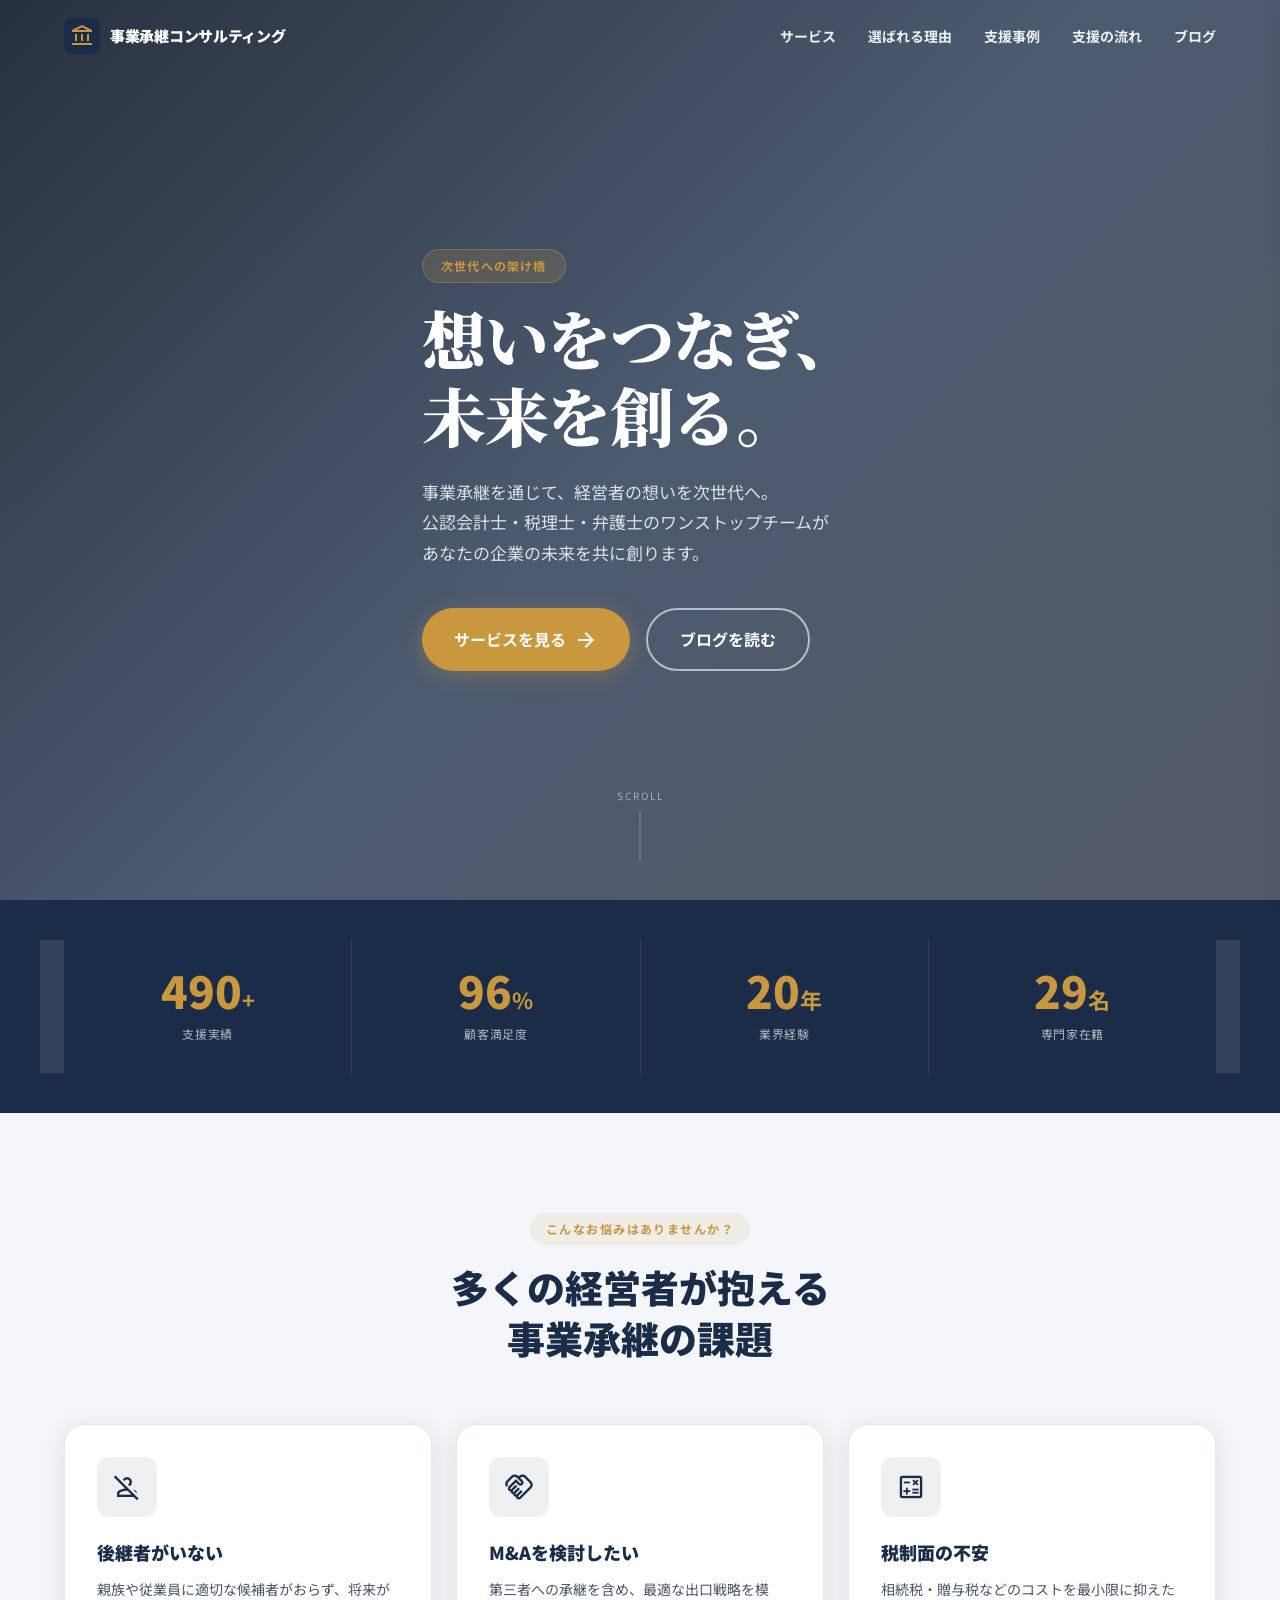
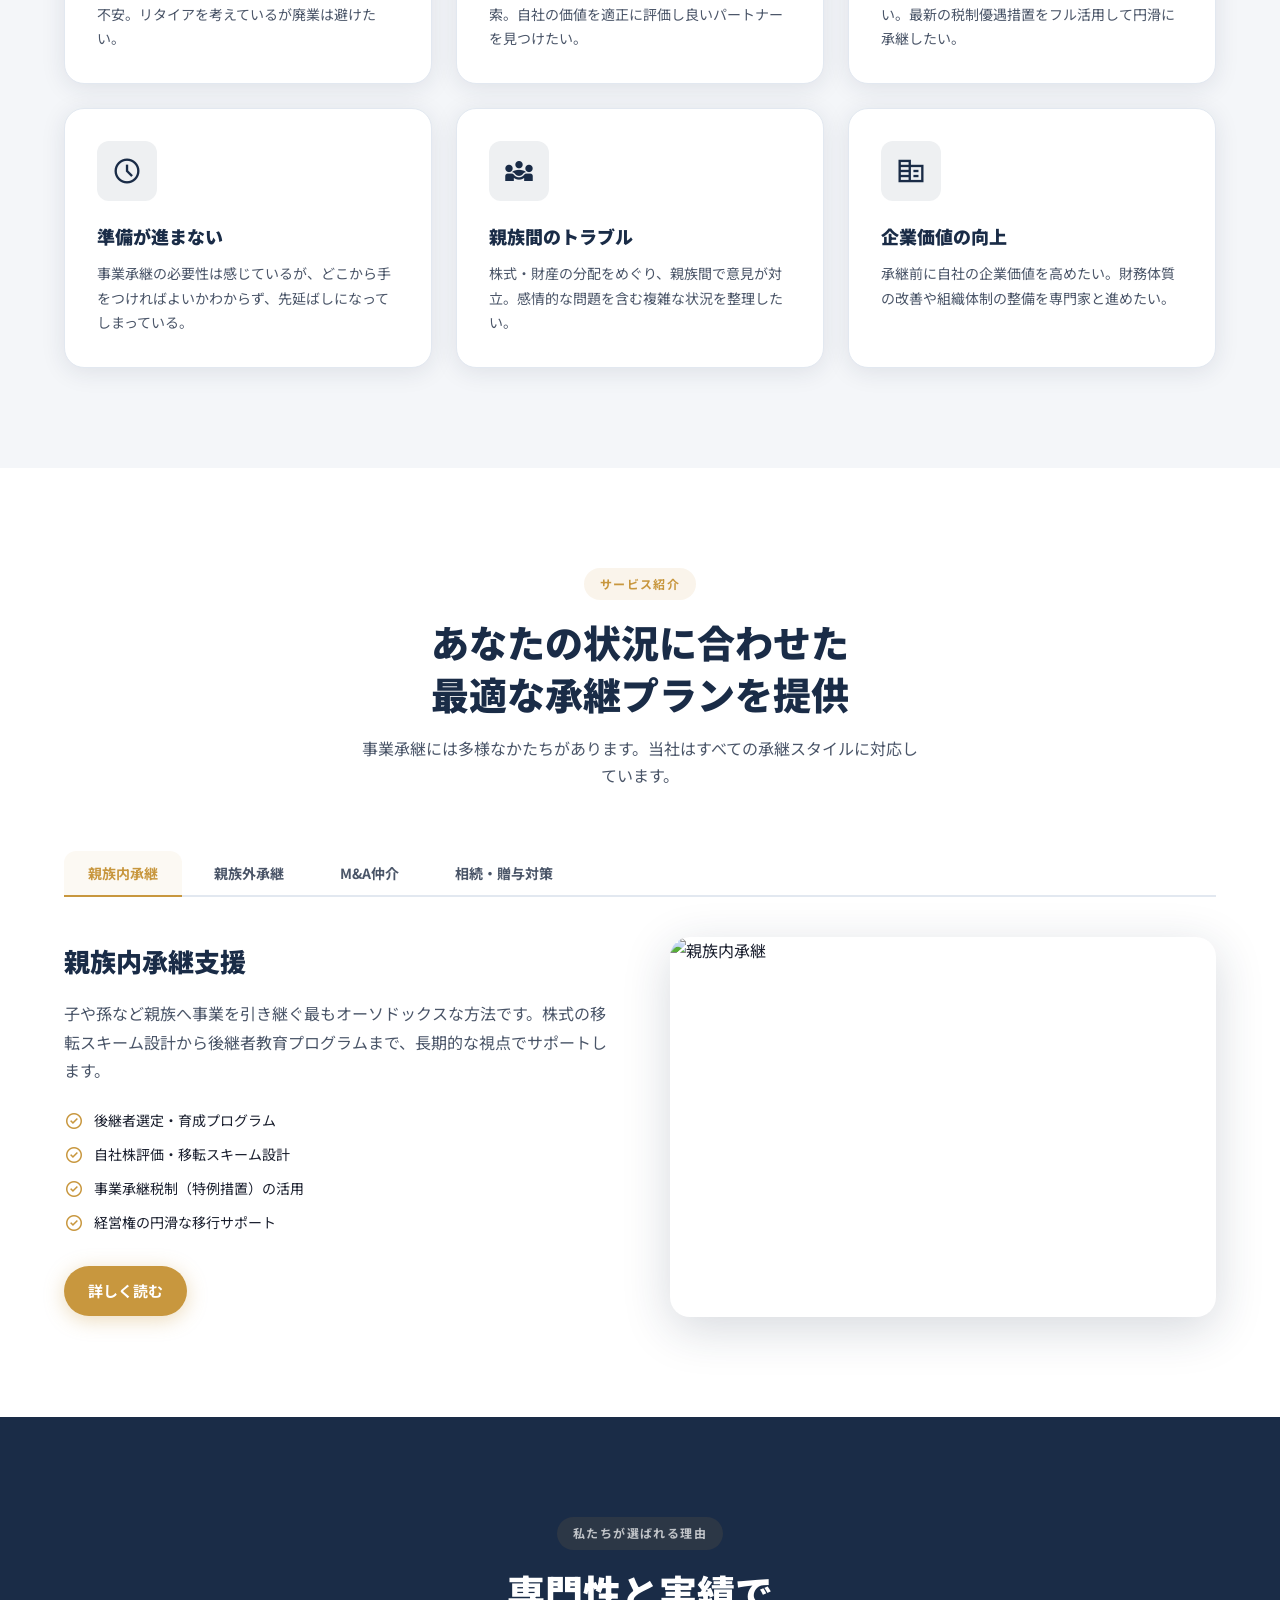
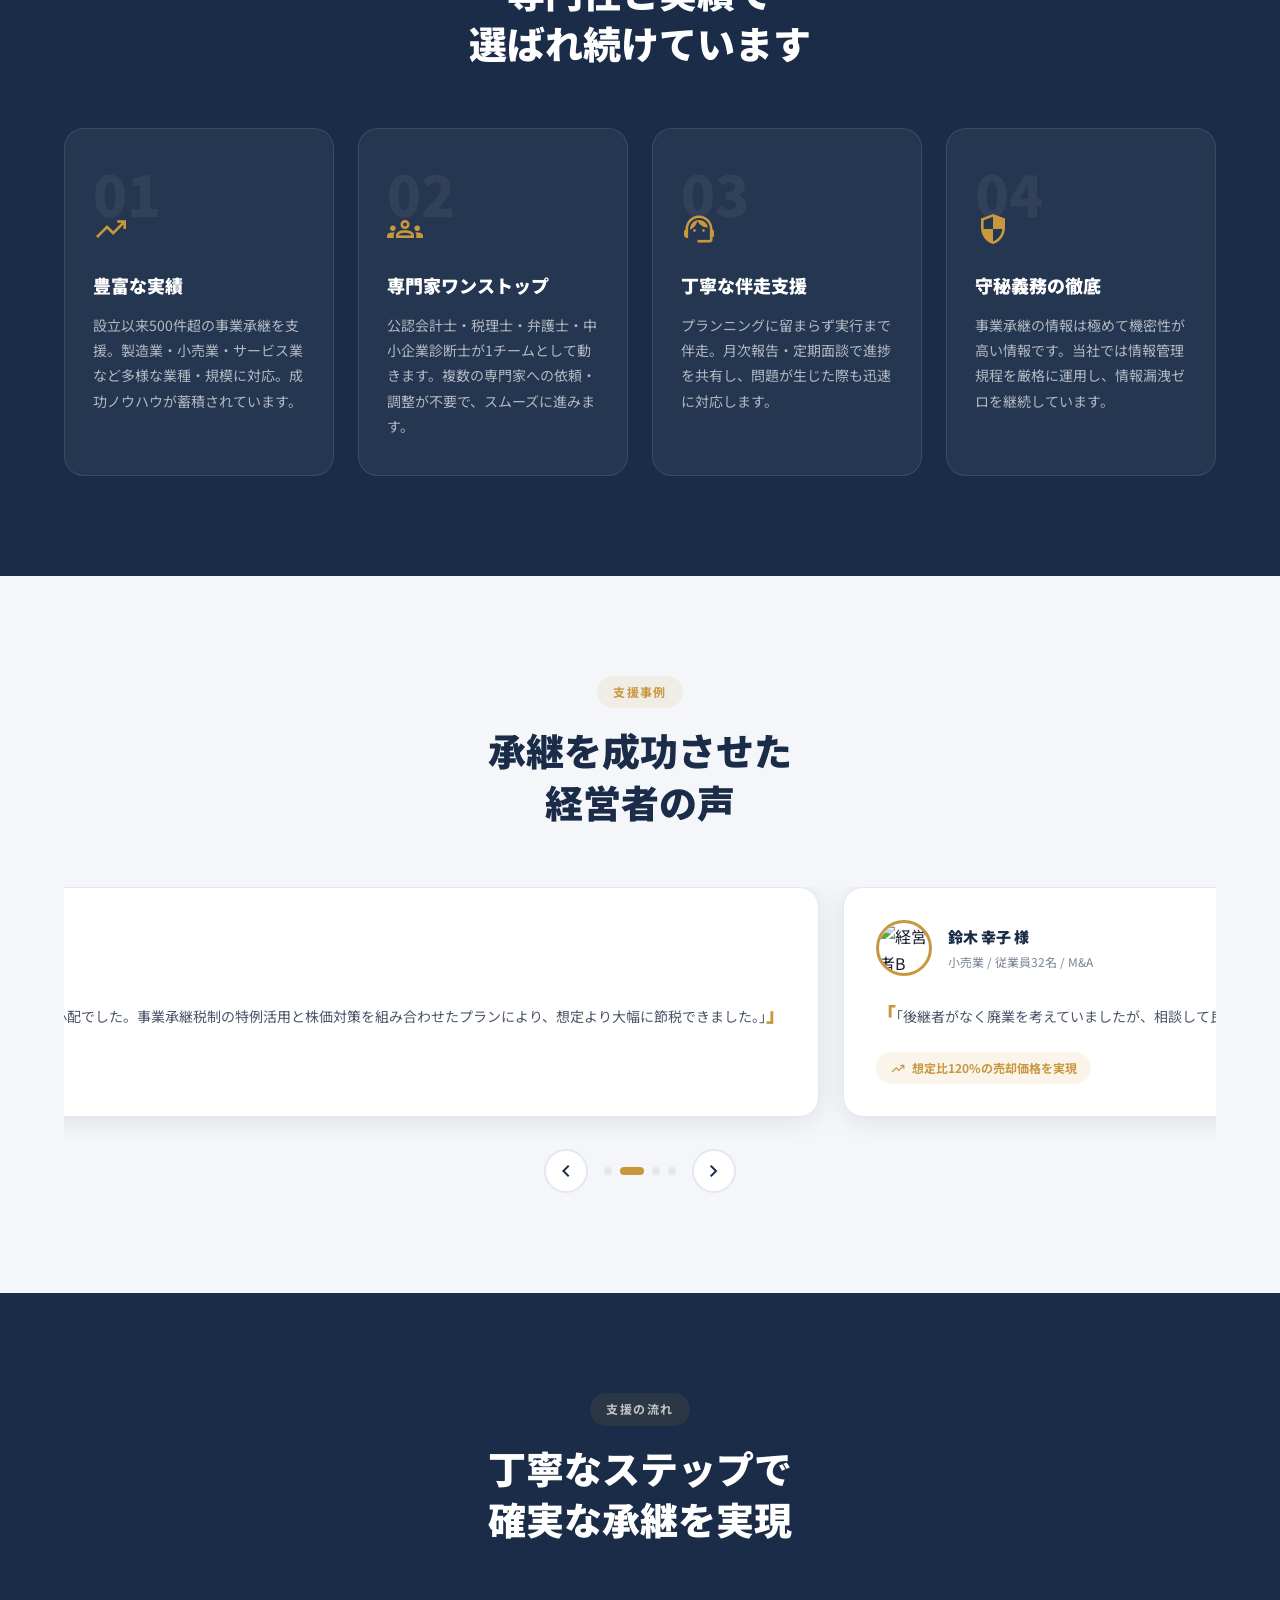
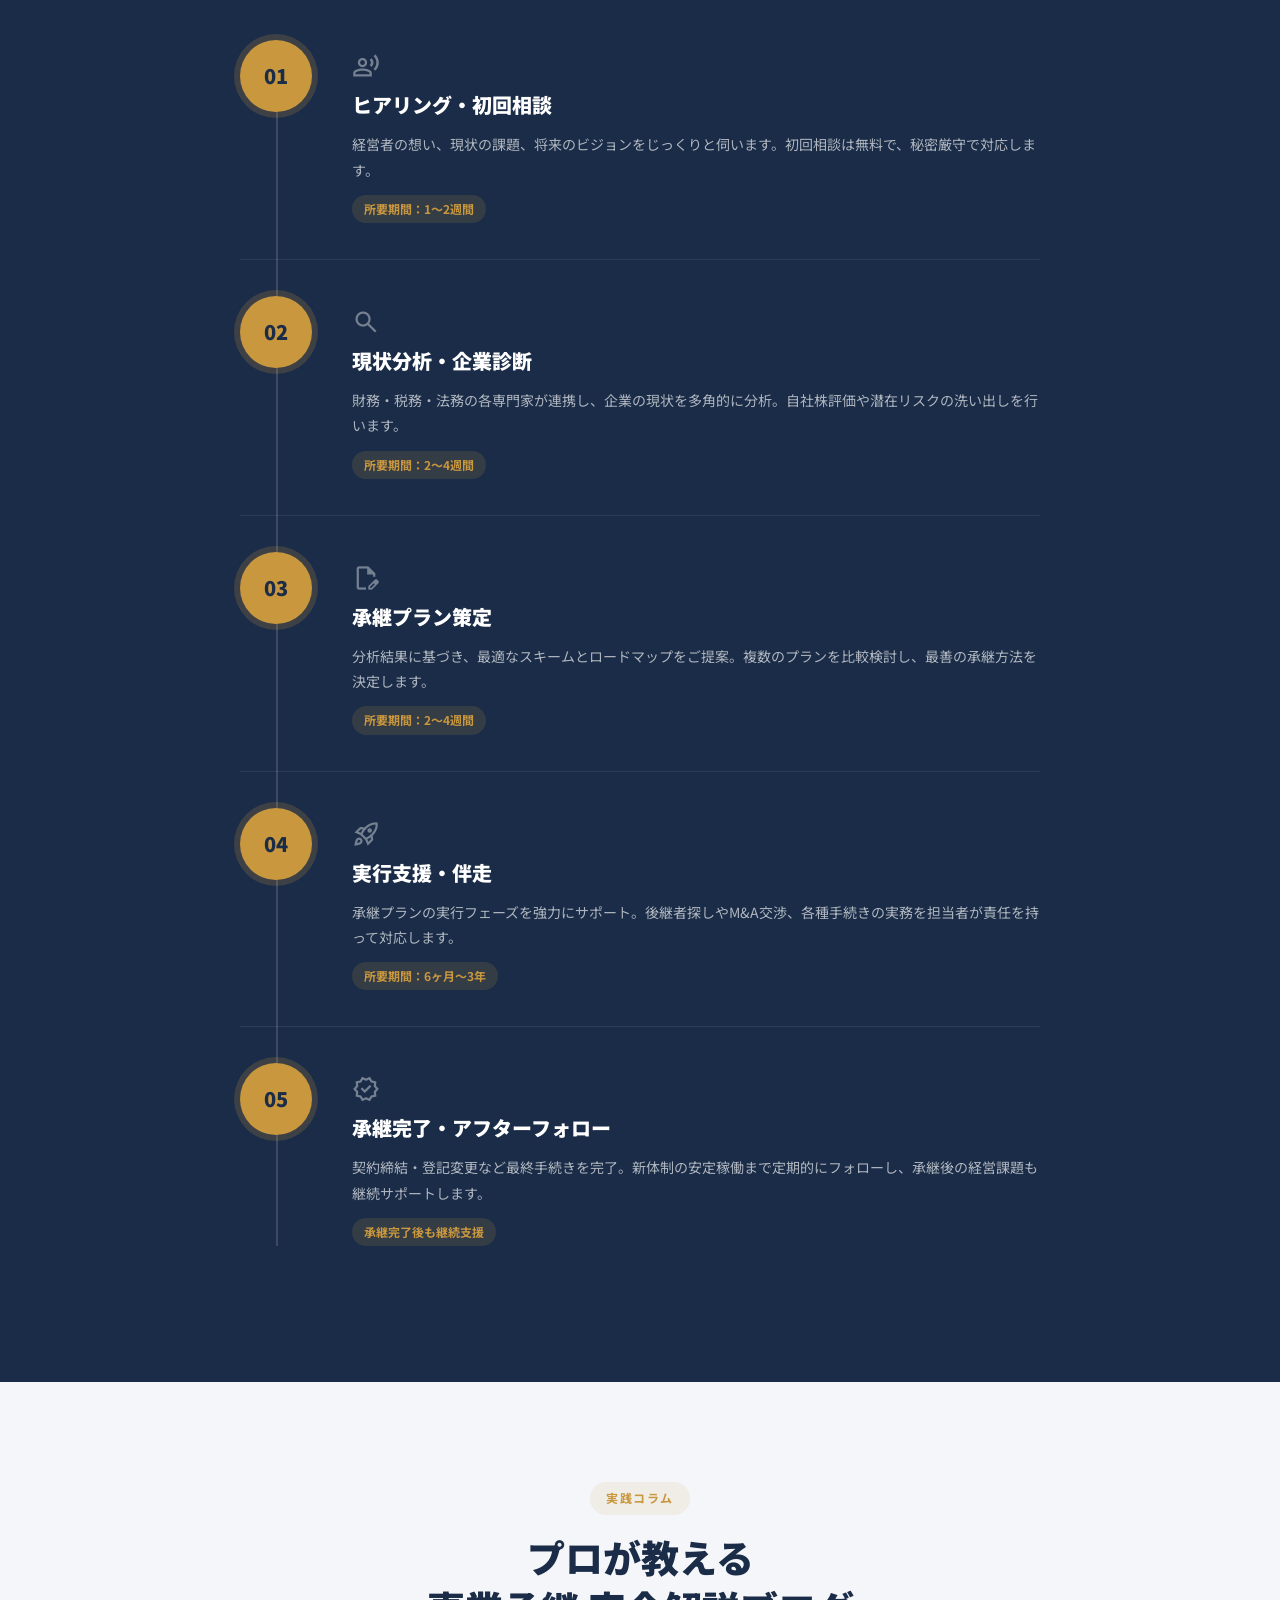
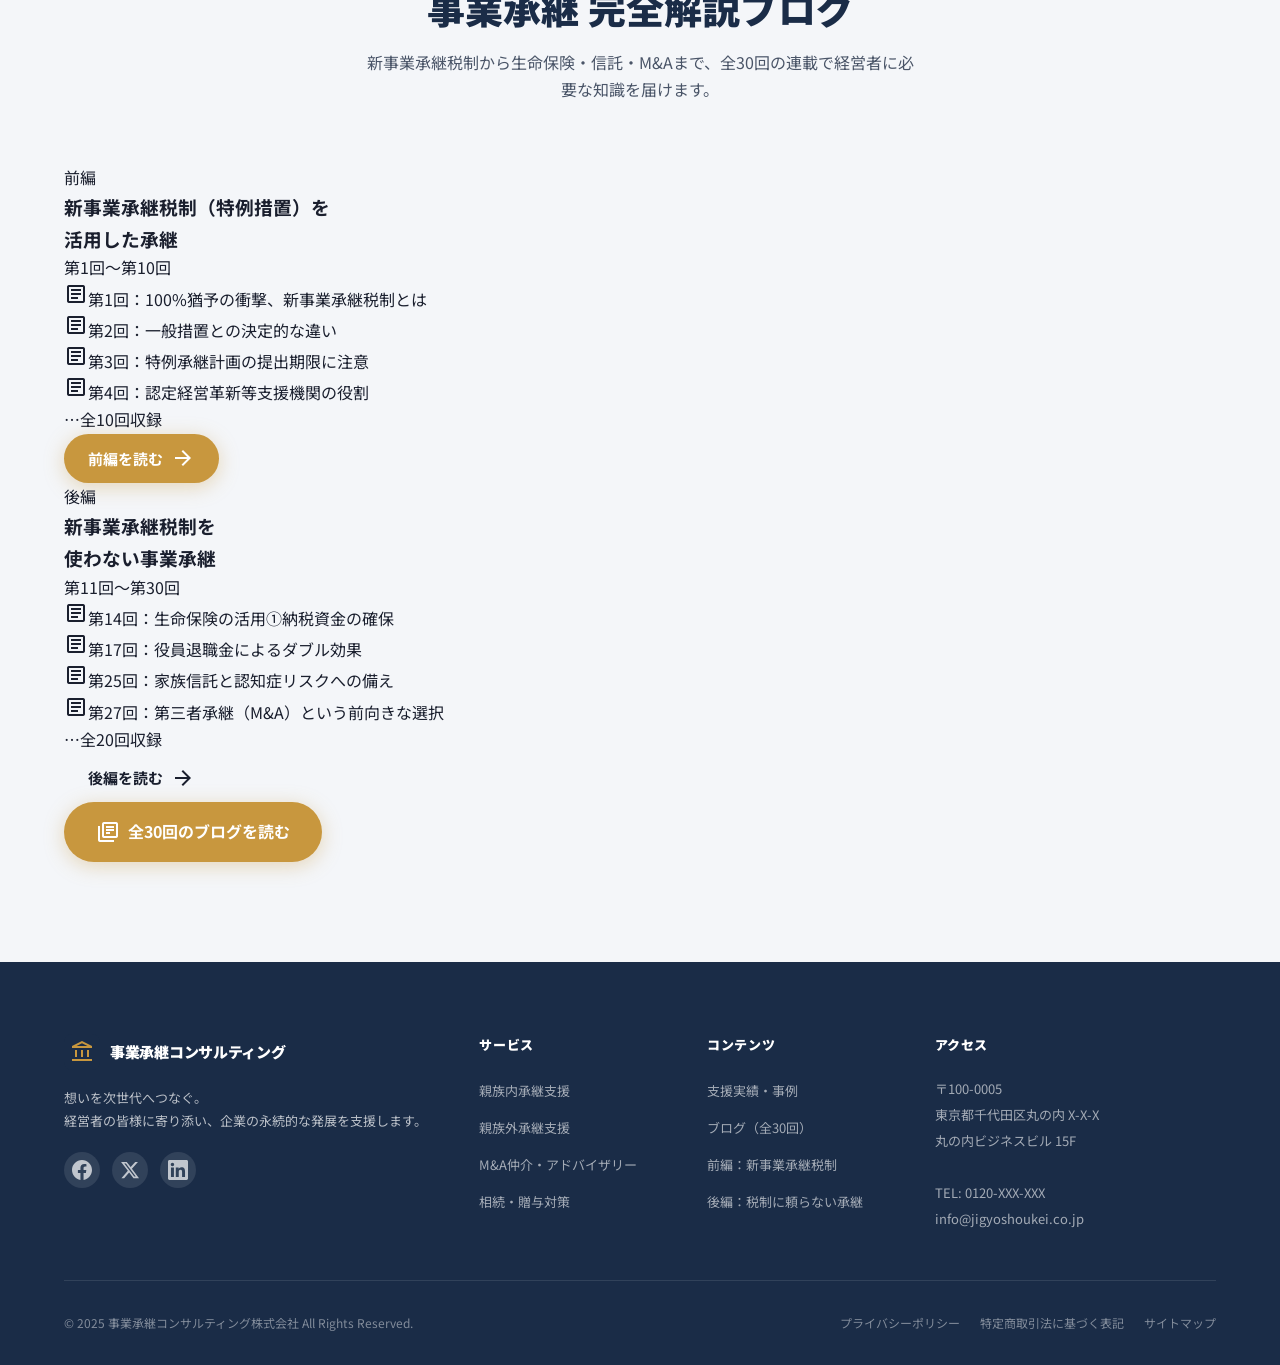
==== commit 2e856944: "Add files via upload" ====
--- a/index.html
+++ b/index.html
@@ -35,10 +35,8 @@
           <li><a href="#services" class="nav-link">サービス</a></li>
           <li><a href="#why-us" class="nav-link">選ばれる理由</a></li>
           <li><a href="#cases" class="nav-link">支援事例</a></li>
-          <li><a href="#team" class="nav-link">専門家チーム</a></li>
           <li><a href="#steps" class="nav-link">支援の流れ</a></li>
           <li><a href="blog.html" class="nav-link">ブログ</a></li>
-          <li><a href="#contact" class="nav-cta">無料相談</a></li>
         </ul>
       </nav>
       <button id="hamburger" class="hamburger" aria-label="メニュー">
@@ -56,10 +54,8 @@
       <li><a href="#services">サービス</a></li>
       <li><a href="#why-us">選ばれる理由</a></li>
       <li><a href="#cases">支援事例</a></li>
-      <li><a href="#team">専門家チーム</a></li>
       <li><a href="#steps">支援の流れ</a></li>
       <li><a href="blog.html">ブログ</a></li>
-      <li><a href="#contact" class="mobile-cta">無料相談</a></li>
     </ul>
   </div>
   <div id="overlay" class="overlay"></div>
@@ -78,11 +74,11 @@
           <h1 class="hero-title">想いをつなぎ、<br />未来を創る。</h1>
           <p class="hero-sub">事業承継を通じて、経営者の想いを次世代へ。<br />公認会計士・税理士・弁護士のワンストップチームが<br />あなたの企業の未来を共に創ります。</p>
           <div class="hero-actions">
-            <a href="#contact" class="btn btn-primary btn-lg">
-              <span>無料で相談する</span>
+            <a href="#services" class="btn btn-primary btn-lg">
+              <span>サービスを見る</span>
               <span class="material-symbols-outlined">arrow_forward</span>
             </a>
-            <a href="#services" class="btn btn-outline-white btn-lg">サービスを見る</a>
+            <a href="blog.html" class="btn btn-outline-white btn-lg">ブログを読む</a>
           </div>
         </div>
       </div>
@@ -195,7 +191,7 @@
                     <li><span class="material-symbols-outlined">check_circle</span>事業承継税制（特例措置）の活用</li>
                     <li><span class="material-symbols-outlined">check_circle</span>経営権の円滑な移行サポート</li>
                   </ul>
-                  <a href="#contact" class="btn btn-primary">詳しく相談する</a>
+                  <a href="blog.html" class="btn btn-primary">詳しく読む</a>
                 </div>
                 <div class="tab-image">
                   <img src="https://images.unsplash.com/photo-1573497019940-1c28c88b4f3e?w=600&auto=format&fit=crop&q=80" alt="親族内承継" />
@@ -213,7 +209,7 @@
                     <li><span class="material-symbols-outlined">check_circle</span>株式取得スキームの設計</li>
                     <li><span class="material-symbols-outlined">check_circle</span>経営移行後のフォローアップ</li>
                   </ul>
-                  <a href="#contact" class="btn btn-primary">詳しく相談する</a>
+                  <a href="blog.html" class="btn btn-primary">詳しく読む</a>
                 </div>
                 <div class="tab-image">
                   <img src="https://images.unsplash.com/photo-1600880292203-757bb62b4baf?w=600&auto=format&fit=crop&q=80" alt="親族外承継" />
@@ -231,7 +227,7 @@
                     <li><span class="material-symbols-outlined">check_circle</span>デューデリジェンス支援</li>
                     <li><span class="material-symbols-outlined">check_circle</span>契約交渉・クロージングサポート</li>
                   </ul>
-                  <a href="#contact" class="btn btn-primary">詳しく相談する</a>
+                  <a href="blog.html" class="btn btn-primary">詳しく読む</a>
                 </div>
                 <div class="tab-image">
                   <img src="https://images.unsplash.com/photo-1486406146926-c627a92ad1ab?w=600&auto=format&fit=crop&q=80" alt="M&A" />
@@ -249,7 +245,7 @@
                     <li><span class="material-symbols-outlined">check_circle</span>生命保険を活用した納税資金対策</li>
                     <li><span class="material-symbols-outlined">check_circle</span>遺言・信託の活用による争族対策</li>
                   </ul>
-                  <a href="#contact" class="btn btn-primary">詳しく相談する</a>
+                  <a href="blog.html" class="btn btn-primary">詳しく読む</a>
                 </div>
                 <div class="tab-image">
                   <img src="https://images.unsplash.com/photo-1554224155-6726b3ff858f?w=600&auto=format&fit=crop&q=80" alt="相続・贈与対策" />
@@ -364,62 +360,6 @@
             <button id="nextBtn" class="slider-btn" aria-label="次へ">
               <span class="material-symbols-outlined">chevron_right</span>
             </button>
-          </div>
-        </div>
-      </div>
-    </section>
-
-    <!-- ===== TEAM ===== -->
-    <section id="team" class="team section-pad">
-      <div class="container">
-        <div class="section-head reveal">
-          <span class="section-label">専門家チーム</span>
-          <h2 class="section-title">多様な専門知識を持つ<br />プロフェッショナルチーム</h2>
-        </div>
-        <div class="team-grid">
-          <div class="team-card reveal">
-            <div class="team-img-wrap">
-              <img src="https://images.unsplash.com/photo-1507003211169-0a1dd7228f2d?w=300&h=300&auto=format&fit=crop&q=80" alt="代表 田村健二" />
-            </div>
-            <h3 class="team-name">田村 健二</h3>
-            <p class="team-role">代表取締役 / 公認会計士</p>
-            <p class="team-bio">大手監査法人を経て独立。20年以上にわたり事業承継・M&A分野に特化。500件超の支援実績を持つ業界のパイオニア。</p>
-            <div class="team-tags">
-              <span>公認会計士</span><span>M&A</span><span>事業承継</span>
-            </div>
-          </div>
-          <div class="team-card reveal">
-            <div class="team-img-wrap">
-              <img src="https://images.unsplash.com/photo-1438761681033-6461ffad8d80?w=300&h=300&auto=format&fit=crop&q=80" alt="税務部門長 中川恵子" />
-            </div>
-            <h3 class="team-name">中川 恵子</h3>
-            <p class="team-role">税務部門長 / 税理士</p>
-            <p class="team-bio">相続・事業承継税制の専門家として300件超の税務支援実績。事業承継税制の特例措置活用において業界随一のノウハウを有する。</p>
-            <div class="team-tags">
-              <span>税理士</span><span>相続税</span><span>贈与税</span>
-            </div>
-          </div>
-          <div class="team-card reveal">
-            <div class="team-img-wrap">
-              <img src="https://images.unsplash.com/photo-1560250097-0b93528c311a?w=300&h=300&auto=format&fit=crop&q=80" alt="法務部門長 松本大輔" />
-            </div>
-            <h3 class="team-name">松本 大輔</h3>
-            <p class="team-role">法務部門長 / 弁護士</p>
-            <p class="team-bio">企業法務・M&Aの専門弁護士として15年の経験。複雑な株主間契約や事業譲渡契約のドラフティングに豊富な実績を持つ。</p>
-            <div class="team-tags">
-              <span>弁護士</span><span>M&A</span><span>企業法務</span>
-            </div>
-          </div>
-          <div class="team-card reveal">
-            <div class="team-img-wrap">
-              <img src="https://images.unsplash.com/photo-1573497019940-1c28c88b4f3e?w=300&h=300&auto=format&fit=crop&q=80" alt="経営支援部門長 佐々木理恵" />
-            </div>
-            <h3 class="team-name">佐々木 理恵</h3>
-            <p class="team-role">経営支援部門長 / 中小企業診断士</p>
-            <p class="team-bio">中小企業の経営改善・事業再構築の専門家。承継前の企業価値向上から承継後の新体制構築まで経営面から一貫してサポートする。</p>
-            <div class="team-tags">
-              <span>中小企業診断士</span><span>経営改善</span><span>事業再構築</span>
-            </div>
           </div>
         </div>
       </div>
@@ -528,84 +468,6 @@
             <span class="material-symbols-outlined">library_books</span>
             全30回のブログを読む
           </a>
-        </div>
-      </div>
-    </section>
-
-    <!-- ===== CONTACT ===== -->
-    <section id="contact" class="contact section-pad">
-      <div class="container">
-        <div class="contact-box reveal">
-          <div class="contact-left">
-            <span class="section-label">お問い合わせ</span>
-            <h2>まずは<br />お気軽にご相談ください</h2>
-            <p>事業承継は時間のかかるプロセスです。早めの準備が、企業の価値を守り、さらなる発展へと繋がります。初回相談は完全無料・秘密厳守です。</p>
-            <div class="contact-info">
-              <div class="contact-info-item">
-                <span class="material-symbols-outlined">phone_in_talk</span>
-                <div>
-                  <small>電話でのご相談</small>
-                  <strong>0120-XXX-XXX</strong>
-                  <small>平日 9:00〜18:00</small>
-                </div>
-              </div>
-              <div class="contact-info-item">
-                <span class="material-symbols-outlined">mail</span>
-                <div>
-                  <small>メールでのご相談</small>
-                  <strong>info@jigyoshoukei.co.jp</strong>
-                  <small>24時間受付</small>
-                </div>
-              </div>
-            </div>
-          </div>
-          <div class="contact-right">
-            <form class="contact-form" id="contactForm">
-              <div class="form-row">
-                <div class="form-group">
-                  <label for="name">お名前 <span class="required">必須</span></label>
-                  <input type="text" id="name" name="name" placeholder="山田 太郎" required />
-                </div>
-                <div class="form-group">
-                  <label for="company">会社名 <span class="required">必須</span></label>
-                  <input type="text" id="company" name="company" placeholder="株式会社〇〇" required />
-                </div>
-              </div>
-              <div class="form-row">
-                <div class="form-group">
-                  <label for="email">メールアドレス <span class="required">必須</span></label>
-                  <input type="email" id="email" name="email" placeholder="example@mail.com" required />
-                </div>
-                <div class="form-group">
-                  <label for="tel">電話番号</label>
-                  <input type="tel" id="tel" name="tel" placeholder="03-XXXX-XXXX" />
-                </div>
-              </div>
-              <div class="form-group">
-                <label for="type">ご相談の種別 <span class="required">必須</span></label>
-                <select id="type" name="type" required>
-                  <option value="">選択してください</option>
-                  <option>親族内承継について</option>
-                  <option>親族外承継（MBO/EBO）について</option>
-                  <option>M&A（第三者承継）について</option>
-                  <option>相続・贈与対策について</option>
-                  <option>その他</option>
-                </select>
-              </div>
-              <div class="form-group">
-                <label for="message">ご相談内容</label>
-                <textarea id="message" name="message" rows="4" placeholder="ご相談内容をご入力ください"></textarea>
-              </div>
-              <div class="form-check">
-                <input type="checkbox" id="privacy" name="privacy" required />
-                <label for="privacy">プライバシーポリシーに同意する</label>
-              </div>
-              <button type="submit" class="btn btn-primary btn-full">
-                <span>無料で相談する</span>
-                <span class="material-symbols-outlined">send</span>
-              </button>
-            </form>
-          </div>
         </div>
       </div>
     </section>
@@ -644,12 +506,12 @@
           </ul>
         </div>
         <div class="footer-nav-group">
-          <h4>会社情報</h4>
+          <h4>コンテンツ</h4>
           <ul>
-            <li><a href="#">会社概要</a></li>
-            <li><a href="#team">専門家紹介</a></li>
             <li><a href="#cases">支援実績・事例</a></li>
-            <li><a href="#">採用情報</a></li>
+            <li><a href="blog.html">ブログ（全30回）</a></li>
+            <li><a href="blog.html#series1-section">前編：新事業承継税制</a></li>
+            <li><a href="blog.html#series2-section">後編：税制に頼らない承継</a></li>
           </ul>
         </div>
         <div class="footer-nav-group">
